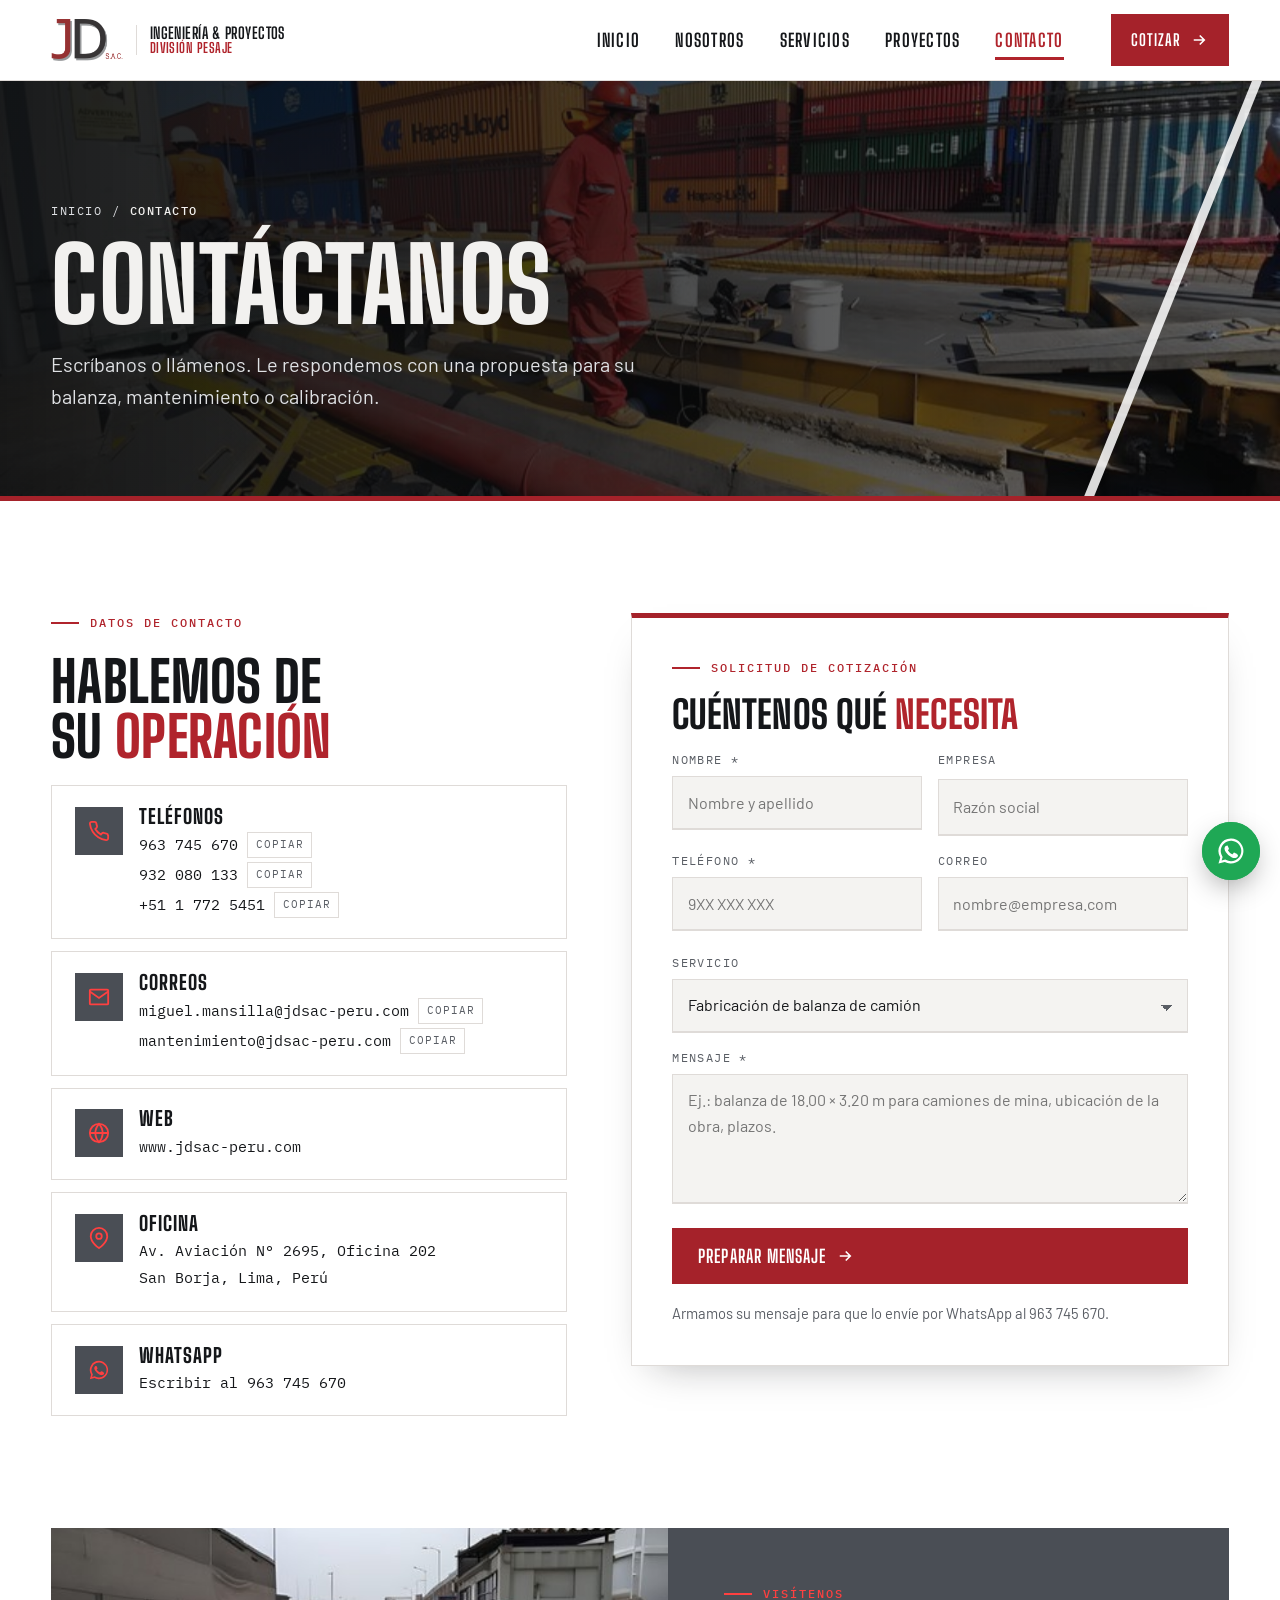
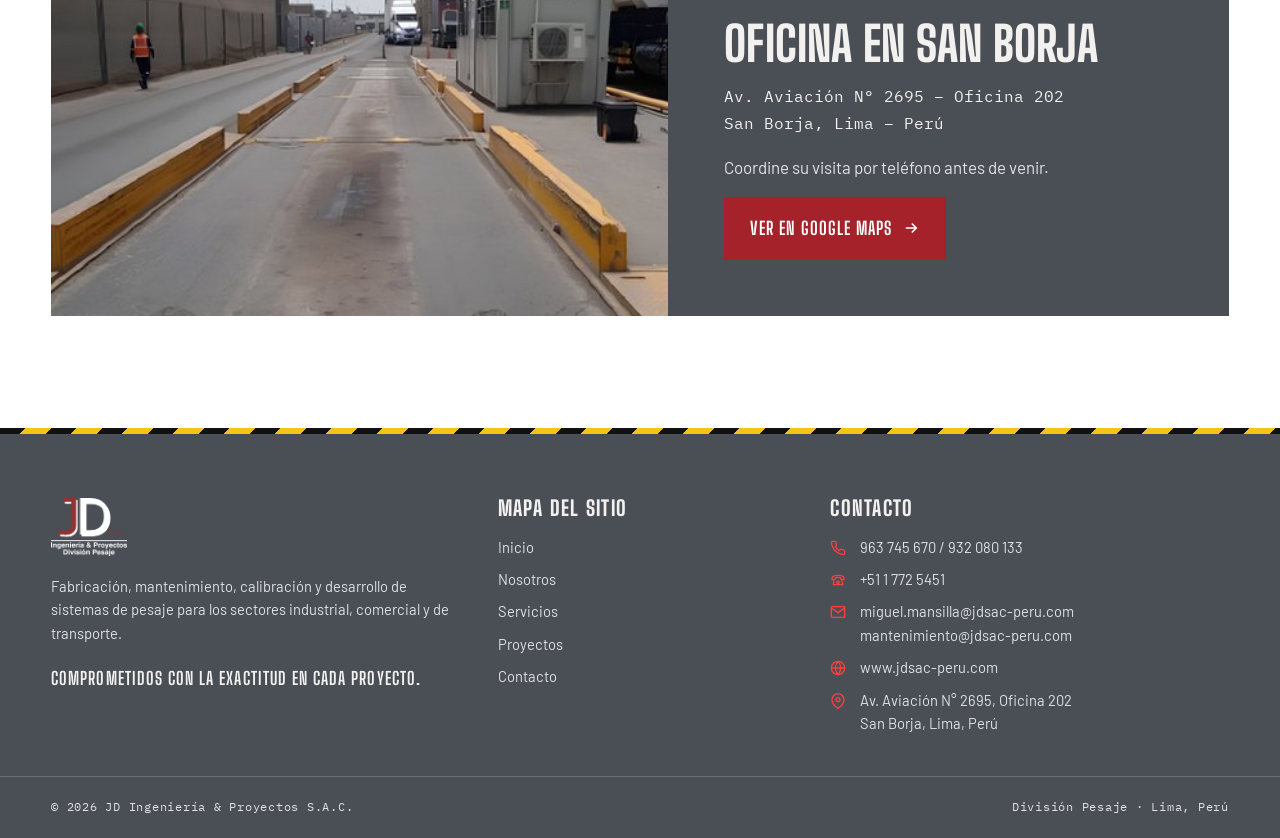
==== contacto.html @ 790346f3 "Publicar web JD Ingeniería" ====
<!doctype html>
<html lang="es">
<head>
<meta charset="utf-8">
<meta name="viewport" content="width=device-width, initial-scale=1, viewport-fit=cover">
<title>Contacto · JD Ingeniería &amp; Proyectos</title>
<meta name="claude:viewport-fit-sides" content="cover">
<meta name="description" content="Teléfonos, correos y oficina de JD Ingeniería & Proyectos S.A.C. en San Borja, Lima.">
<link rel="preconnect" href="https://fonts.googleapis.com"><link rel="preconnect" href="https://fonts.gstatic.com" crossorigin><link rel="stylesheet" href="https://fonts.googleapis.com/css2?family=Barlow:ital,wght@0,400;0,500;0,600;1,400&family=Big+Shoulders+Display:wght@600;700;800;900&family=IBM+Plex+Mono:wght@400;500;600&display=swap">
<link rel="stylesheet" href="assets/site.css">
</head>
<body>
<div class="progress" aria-hidden="true"></div>
<header class="header"><div class="wrap">
  <a class="brand" href="index.html" aria-label="JD Ingeniería &amp; Proyectos S.A.C. — Inicio">
    <img class="logo-l" src="img/mark.png" alt="JD S.A.C." width="282" height="165">
    <img class="logo-d" src="img/mark-white.png" alt="JD S.A.C." width="282" height="165">
    <span>Ingeniería &amp; Proyectos<small>División Pesaje</small></span>
  </a>
  <nav class="nav" aria-label="Principal"><a href="index.html">Inicio</a><a href="nosotros.html">Nosotros</a><a href="servicios.html">Servicios</a><a href="proyectos.html">Proyectos</a><a href="contacto.html" aria-current="page">Contacto</a></nav>
  <a class="btn" href="contacto.html">Cotizar <svg viewBox="0 0 24 24" fill="none" stroke="currentColor" stroke-width="2.2" aria-hidden="true"><path d="M5 12h14M13 6l6 6-6 6"/></svg></a>
  <button class="burger" type="button" aria-label="Abrir menú" aria-expanded="false" aria-controls="mnav"><span></span></button>
</div></header>
<nav class="mnav" id="mnav" aria-label="Menú móvil" aria-hidden="true"><a href="index.html">Inicio</a><a href="nosotros.html">Nosotros</a><a href="servicios.html">Servicios</a><a href="proyectos.html">Proyectos</a><a href="contacto.html" aria-current="page">Contacto</a>
  <div class="mnav-foot"><span>963 745 670 · 932 080 133</span><span>miguel.mansilla@jdsac-peru.com</span><span>Av. Aviación 2695, Of. 202 · San Borja</span></div>
</nav>
<main>
<section class="ph"><div class="ph-bg" data-parallax style="background-image:url(img/hero-2.jpg)"></div><div class="wrap">
  <div class="crumbs"><a href="index.html">Inicio</a><span>/</span><b>Contacto</b></div>
  <h1><span>Contáctanos</span> </h1>
  <p>Escríbanos o llámenos. Le respondemos con una propuesta para su balanza, mantenimiento o calibración.</p>
</div></section>
<section class="sec"><div class="wrap contact">
  <div class="stack">
    <span class="eyebrow reveal">Datos de contacto</span>
    <h2 class="h2 reveal">Hablemos de su <span class="r">operación</span></h2>
    <div class="cinfo">
      <div class="ccard reveal from-l"><div class="ic"><svg viewBox="0 0 24 24" fill="none" stroke="currentColor" stroke-width="2" aria-hidden="true"><path d="M22 16.9v3a2 2 0 0 1-2.2 2 19.8 19.8 0 0 1-8.6-3.1 19.5 19.5 0 0 1-6-6A19.8 19.8 0 0 1 2.1 4.2 2 2 0 0 1 4.1 2h3a2 2 0 0 1 2 1.7c.1.9.4 1.8.7 2.7a2 2 0 0 1-.5 2.1L8 9.8a16 16 0 0 0 6 6l1.3-1.3a2 2 0 0 1 2.1-.4c.9.3 1.8.6 2.7.7a2 2 0 0 1 1.7 2z"/></svg></div><div><h3>Teléfonos</h3>
        <div class="row"><a href="tel:+51963745670">963 745 670</a><button type="button" class="copy" data-copy="963745670">Copiar</button></div>
        <div class="row"><a href="tel:+51932080133">932 080 133</a><button type="button" class="copy" data-copy="932080133">Copiar</button></div>
        <div class="row"><a href="tel:+5117725451">+51 1 772 5451</a><button type="button" class="copy" data-copy="+51 1 772 5451">Copiar</button></div></div></div>
      <div class="ccard reveal from-l" style="--d:.06s"><div class="ic"><svg viewBox="0 0 24 24" fill="none" stroke="currentColor" stroke-width="2" aria-hidden="true"><rect x="2" y="4" width="20" height="16" rx="1"/><path d="m22 6-10 7L2 6"/></svg></div><div><h3>Correos</h3>
        <div class="row"><a href="mailto:miguel.mansilla@jdsac-peru.com">miguel.mansilla@jdsac-peru.com</a><button type="button" class="copy" data-copy="miguel.mansilla@jdsac-peru.com">Copiar</button></div>
        <div class="row"><a href="mailto:mantenimiento@jdsac-peru.com">mantenimiento@jdsac-peru.com</a><button type="button" class="copy" data-copy="mantenimiento@jdsac-peru.com">Copiar</button></div></div></div>
      <div class="ccard reveal from-l" style="--d:.12s"><div class="ic"><svg viewBox="0 0 24 24" fill="none" stroke="currentColor" stroke-width="2" aria-hidden="true"><circle cx="12" cy="12" r="10"/><path d="M2 12h20M12 2a15.3 15.3 0 0 1 4 10 15.3 15.3 0 0 1-4 10 15.3 15.3 0 0 1-4-10 15.3 15.3 0 0 1 4-10z"/></svg></div><div><h3>Web</h3><div class="row"><a href="https://www.jdsac-peru.com" target="_blank" rel="noopener">www.jdsac-peru.com</a></div></div></div>
      <div class="ccard reveal from-l" style="--d:.18s"><div class="ic"><svg viewBox="0 0 24 24" fill="none" stroke="currentColor" stroke-width="2" aria-hidden="true"><path d="M21 10c0 7-9 13-9 13S3 17 3 10a9 9 0 0 1 18 0z"/><circle cx="12" cy="10" r="3"/></svg></div><div><h3>Oficina</h3><div class="row">Av. Aviación N° 2695, Oficina 202</div><div class="row">San Borja, Lima, Perú</div></div></div>
      <div class="ccard reveal from-l" style="--d:.24s"><div class="ic"><svg viewBox="0 0 24 24" fill="currentColor" aria-hidden="true"><path d="M12 2a10 10 0 0 0-8.6 15.1L2 22l5-1.3A10 10 0 1 0 12 2zm0 18.2a8.2 8.2 0 0 1-4.2-1.2l-.3-.2-3 .8.8-2.9-.2-.3A8.2 8.2 0 1 1 12 20.2zm4.5-6.1c-.2-.1-1.5-.7-1.7-.8s-.4-.1-.6.1-.7.8-.8 1-.3.2-.5.1a6.7 6.7 0 0 1-3.3-2.9c-.3-.4.3-.4.7-1.3.1-.2 0-.3 0-.4l-.8-1.8c-.2-.5-.4-.4-.6-.4h-.5a1 1 0 0 0-.7.3 3 3 0 0 0-.9 2.2 5.2 5.2 0 0 0 1.1 2.7 11.8 11.8 0 0 0 4.5 4c1.7.7 2.3.8 3.2.6a2.7 2.7 0 0 0 1.8-1.2 2.2 2.2 0 0 0 .1-1.3c0-.1-.2-.2-.5-.3z"/></svg></div><div><h3>WhatsApp</h3><div class="row"><a href="https://wa.me/51963745670" target="_blank" rel="noopener">Escribir al 963 745 670</a></div></div></div>
    </div>
  </div>
  <form class="form reveal from-r" id="cform" novalidate>
    <span class="eyebrow">Solicitud de cotización</span>
    <h2>Cuéntenos qué <span class="r">necesita</span></h2>
    <div class="fgrid">
      <div class="field"><label for="nombre">Nombre *</label><input id="nombre" name="nombre" autocomplete="name" placeholder="Nombre y apellido"><span class="msg" aria-live="polite"></span></div>
      <div class="field"><label for="empresa">Empresa</label><input id="empresa" name="empresa" autocomplete="organization" placeholder="Razón social"></div>
      <div class="field"><label for="telefono">Teléfono *</label><input id="telefono" name="telefono" type="tel" autocomplete="tel" placeholder="9XX XXX XXX"><span class="msg" aria-live="polite"></span></div>
      <div class="field"><label for="correo">Correo</label><input id="correo" name="correo" type="email" autocomplete="email" placeholder="nombre@empresa.com"><span class="msg" aria-live="polite"></span></div>
      <div class="field full"><label for="servicio">Servicio</label><select id="servicio" name="servicio"><option>Fabricación de balanza de camión</option><option>Fabricación de balanza de perfil bajo</option><option>Mantenimiento de balanza de camión</option><option>Calibración de balanzas</option><option>Pesas patrón</option><option>Desarrollo de sistema de pesaje</option><option>Otro</option></select></div>
      <div class="field full"><label for="mensaje">Mensaje *</label><textarea id="mensaje" name="mensaje" placeholder="Ej.: balanza de 18.00 × 3.20 m para camiones de mina, ubicación de la obra, plazos."></textarea><span class="msg" aria-live="polite"></span></div>
    </div>
    <button class="btn" type="submit">Preparar mensaje <svg viewBox="0 0 24 24" fill="none" stroke="currentColor" stroke-width="2.2" aria-hidden="true"><path d="M5 12h14M13 6l6 6-6 6"/></svg></button>
    <p class="form-note">Armamos su mensaje para que lo envíe por WhatsApp al 963 745 670.</p>
    <div class="result" id="cresult" hidden>
      <h3>Su mensaje está listo</h3>
      <p class="form-note">Ábralo en WhatsApp y presione enviar. Si prefiere correo, cópielo y envíelo a miguel.mansilla@jdsac-peru.com.</p>
      <pre id="msg-preview" style="white-space:pre-wrap;font-family:var(--mono);font-size:.8rem;margin:0;color:var(--muted)"></pre>
      <div class="acts"><a class="btn wa-btn" id="wa-link" href="https://wa.me/51963745670" target="_blank" rel="noopener">Abrir WhatsApp <svg viewBox="0 0 24 24" fill="none" stroke="currentColor" stroke-width="2.2" aria-hidden="true"><path d="M5 12h14M13 6l6 6-6 6"/></svg></a><button type="button" class="btn ghost" id="copy-msg" data-copy="">Copiar mensaje</button></div>
    </div>
  </form>
</div></section>
<section class="sec alt" style="padding-top:0;background:transparent"><div class="wrap">
  <div class="visit reveal zoom">
    <div class="visit-img"><img src="img/p-via.jpg" alt="Balanza de camión instalada por JD" loading="lazy"></div>
    <div class="visit-txt">
      <span class="eyebrow" style="color:var(--led)">Visítenos</span>
      <h2>Oficina en San Borja</h2>
      <address>Av. Aviación N° 2695 – Oficina 202<br>San Borja, Lima – Perú</address>
      <p>Coordine su visita por teléfono antes de venir.</p>
      <div><a class="btn" href="https://www.google.com/maps/search/?api=1&amp;query=Av.+Aviaci%C3%B3n+2695+San+Borja+Lima+Peru" target="_blank" rel="noopener">Ver en Google Maps <svg viewBox="0 0 24 24" fill="none" stroke="currentColor" stroke-width="2.2" aria-hidden="true"><path d="M5 12h14M13 6l6 6-6 6"/></svg></a></div>
    </div>
  </div>
</div></section>
</main>
<footer class="footer">
<div class="stripes" aria-hidden="true"></div>
<div class="wrap">
  <div>
    <img src="img/logo-white.png" alt="JD Ingeniería &amp; Proyectos S.A.C. — División Pesaje" width="320" height="246">
    <p>Fabricación, mantenimiento, calibración y desarrollo de sistemas de pesaje para los sectores industrial, comercial y de transporte.</p>
    <p class="slogan">Comprometidos con la exactitud en cada proyecto.</p>
  </div>
  <div>
    <h4>Mapa del sitio</h4>
    <ul><li><a href="index.html">Inicio</a></li><li><a href="nosotros.html">Nosotros</a></li><li><a href="servicios.html">Servicios</a></li><li><a href="proyectos.html">Proyectos</a></li><li><a href="contacto.html">Contacto</a></li></ul>
  </div>
  <div>
    <h4>Contacto</h4>
    <ul class="ci">
      <li><svg viewBox="0 0 24 24" fill="none" stroke="currentColor" stroke-width="2" aria-hidden="true"><path d="M22 16.9v3a2 2 0 0 1-2.2 2 19.8 19.8 0 0 1-8.6-3.1 19.5 19.5 0 0 1-6-6A19.8 19.8 0 0 1 2.1 4.2 2 2 0 0 1 4.1 2h3a2 2 0 0 1 2 1.7c.1.9.4 1.8.7 2.7a2 2 0 0 1-.5 2.1L8 9.8a16 16 0 0 0 6 6l1.3-1.3a2 2 0 0 1 2.1-.4c.9.3 1.8.6 2.7.7a2 2 0 0 1 1.7 2z"/></svg><span><a href="tel:+51963745670">963 745 670</a> / <a href="tel:+51932080133">932 080 133</a></span></li>
      <li><svg viewBox="0 0 24 24" fill="none" stroke="currentColor" stroke-width="2" aria-hidden="true"><path d="M3 9.5C3 6.5 7 5 12 5s9 1.5 9 4.5v1a1 1 0 0 1-1 1h-3a1 1 0 0 1-1-1V9c-1-.6-2.5-.9-4-.9S9 8.4 8 9v1.5a1 1 0 0 1-1 1H4a1 1 0 0 1-1-1z"/><path d="M6 12.5 5 19h14l-1-6.5"/><circle cx="12" cy="15.5" r="1.8"/></svg><span><a href="tel:+5117725451">+51 1 772 5451</a></span></li>
      <li><svg viewBox="0 0 24 24" fill="none" stroke="currentColor" stroke-width="2" aria-hidden="true"><rect x="2" y="4" width="20" height="16" rx="1"/><path d="m22 6-10 7L2 6"/></svg><span><a href="mailto:miguel.mansilla@jdsac-peru.com">miguel.mansilla@jdsac-peru.com</a><br><a href="mailto:mantenimiento@jdsac-peru.com">mantenimiento@jdsac-peru.com</a></span></li>
      <li><svg viewBox="0 0 24 24" fill="none" stroke="currentColor" stroke-width="2" aria-hidden="true"><circle cx="12" cy="12" r="10"/><path d="M2 12h20M12 2a15.3 15.3 0 0 1 4 10 15.3 15.3 0 0 1-4 10 15.3 15.3 0 0 1-4-10 15.3 15.3 0 0 1 4-10z"/></svg><a href="https://www.jdsac-peru.com" target="_blank" rel="noopener">www.jdsac-peru.com</a></li>
      <li><svg viewBox="0 0 24 24" fill="none" stroke="currentColor" stroke-width="2" aria-hidden="true"><path d="M21 10c0 7-9 13-9 13S3 17 3 10a9 9 0 0 1 18 0z"/><circle cx="12" cy="10" r="3"/></svg><span>Av. Aviación N° 2695, Oficina 202<br>San Borja, Lima, Perú</span></li>
    </ul>
  </div>
</div>
<div class="foot-bottom"><div class="wrap"><span>© 2026 JD Ingeniería &amp; Proyectos S.A.C.</span><span>División Pesaje · Lima, Perú</span></div></div>
</footer>
<a class="wa" href="https://wa.me/51963745670?text=Hola%20JD%20Ingenier%C3%ADa%20%26%20Proyectos%2C%20quisiera%20informaci%C3%B3n." target="_blank" rel="noopener" aria-label="Escribir por WhatsApp al 963 745 670"><svg viewBox="0 0 24 24" fill="currentColor" aria-hidden="true"><path d="M12 2a10 10 0 0 0-8.6 15.1L2 22l5-1.3A10 10 0 1 0 12 2zm0 18.2a8.2 8.2 0 0 1-4.2-1.2l-.3-.2-3 .8.8-2.9-.2-.3A8.2 8.2 0 1 1 12 20.2zm4.5-6.1c-.2-.1-1.5-.7-1.7-.8s-.4-.1-.6.1-.7.8-.8 1-.3.2-.5.1a6.7 6.7 0 0 1-3.3-2.9c-.3-.4.3-.4.7-1.3.1-.2 0-.3 0-.4l-.8-1.8c-.2-.5-.4-.4-.6-.4h-.5a1 1 0 0 0-.7.3 3 3 0 0 0-.9 2.2 5.2 5.2 0 0 0 1.1 2.7 11.8 11.8 0 0 0 4.5 4c1.7.7 2.3.8 3.2.6a2.7 2.7 0 0 0 1.8-1.2 2.2 2.2 0 0 0 .1-1.3c0-.1-.2-.2-.5-.3z"/></svg></a>
<script src="assets/site.js"></script>
</body>
</html>
---- assets/site.css ----
/* Layout: the brochure's diagonal cover cut and red rule under every header,
   with hazard-stripe accents taken from the painted edges of a truck scale. */
:root{
  --bg:#f4f3f1;
  --surface:#ffffff;
  --ink:#15171a;
  --muted:#5a5e65;
  --line:#dfdbd8;
  --red:#b0242c;
  --red-solid:#a5222a;
  --yellow:#f3c316;
  --char:#4a4e55;
  --char-2:#3d4046;
  --on-dark:#f2f1ef;
  --on-dark-muted:#dfe1e4;
  --led:#ff4040;
  --shadow:0 18px 40px -22px rgba(17,18,20,.35);

  --display:"Big Shoulders Display","Arial Narrow","Roboto Condensed",sans-serif;
  --body:"Barlow","Segoe UI",Roboto,Helvetica,Arial,sans-serif;
  --mono:"IBM Plex Mono",ui-monospace,"SFMono-Regular",Menlo,monospace;

  --fs-xs:.78rem; --fs-s:.92rem; --fs-m:1.06rem; --fs-l:1.25rem;
  --fs-h3:1.7rem; --fs-h2:clamp(2.3rem,4.4vw,3.7rem); --fs-h1:clamp(2.4rem,5.6vw,6rem);
  --header-h:80px;
  color-scheme:light;
}

/* ---------- base ---------- */
*,*::before,*::after{box-sizing:border-box}
:root{padding-top:env(safe-area-inset-top,0px);padding-bottom:env(safe-area-inset-bottom,0px)}
html{scroll-behavior:smooth;-webkit-text-size-adjust:100%;overflow-x:clip}
body{margin:0;background:var(--surface);color:var(--ink);font-family:var(--body);font-size:var(--fs-m);line-height:1.6;overflow-x:hidden}
img{max-width:100%;display:block}
a{color:inherit}
h1,h2,h3,h4{font-family:var(--display);font-weight:800;line-height:.98;margin:0;text-transform:uppercase;letter-spacing:.005em;text-wrap:balance}
p{margin:0}
:focus-visible{outline:3px solid var(--yellow);outline-offset:3px}
[hidden]{display:none!important}
.wrap{width:100%;max-width:1520px;margin:0 auto;padding-left:max(clamp(16px,4vw,64px),env(safe-area-inset-left,0px));padding-right:max(clamp(16px,4vw,64px),env(safe-area-inset-right,0px))}
.sr{position:absolute;width:1px;height:1px;overflow:hidden;clip:rect(0 0 0 0);white-space:nowrap}
.r{color:var(--red)}

.eyebrow{font-family:var(--mono);font-size:var(--fs-xs);font-weight:500;letter-spacing:.16em;text-transform:uppercase;color:var(--red);display:inline-flex;align-items:center;gap:.7rem}
.eyebrow::before{content:"";width:28px;height:2px;background:currentColor}
.h2{font-size:var(--fs-h2)}
.lead{font-size:var(--fs-l);color:var(--muted);max-width:62ch;line-height:1.55}
.muted{color:var(--muted)}
.sec{padding-block:clamp(64px,9vw,112px)}
.sec{background:var(--surface)}
.sec.alt{background:var(--bg)}
.sec-head{display:grid;gap:1rem;margin-bottom:clamp(36px,5vw,56px);max-width:760px}
.sec-head.split{max-width:none;grid-template-columns:1fr auto;align-items:end;gap:2rem}
@media (max-width:760px){.sec-head.split{grid-template-columns:1fr}}

/* buttons */
.btn{--b:var(--red-solid);display:inline-flex;align-items:center;gap:.6rem;padding:.95rem 1.5rem;font-family:var(--display);font-weight:700;font-size:1.12rem;letter-spacing:.06em;text-transform:uppercase;text-decoration:none;color:#fff;background:var(--b);border:2px solid var(--b);position:relative;overflow:hidden;isolation:isolate;cursor:pointer;transition:color .3s}
.btn::after{content:"";position:absolute;inset:0;background:var(--char);transform:translateX(-101%) skewX(-18deg);transform-origin:left;transition:transform .45s cubic-bezier(.7,0,.2,1);z-index:-1;width:130%;left:-15%}
.btn:hover::after{transform:translateX(0) skewX(-18deg)}
.btn svg{width:18px;height:18px;transition:transform .3s}
.btn:hover svg{transform:translateX(4px)}
.btn.ghost{--b:transparent;border-color:currentColor;color:inherit}
.btn.ghost::after{background:var(--red-solid)}
.btn.ghost:hover{color:#fff;border-color:var(--red-solid)}
.btn.light{color:var(--on-dark)}
.link-arrow{display:inline-flex;align-items:center;gap:.5rem;font-family:var(--display);font-weight:700;font-size:1.05rem;letter-spacing:.06em;text-transform:uppercase;text-decoration:none;color:var(--red)}
.link-arrow svg{width:16px;height:16px;transition:transform .3s}
.link-arrow:hover svg{transform:translateX(5px)}

/* ---------- progress + top bar + header ---------- */
.progress{position:fixed;top:0;left:0;right:0;height:3px;background:var(--red);transform-origin:left;transform:scaleX(0);z-index:200;pointer-events:none}
.topbar{background:var(--char);color:var(--on-dark-muted);font-size:var(--fs-xs);font-family:var(--mono);letter-spacing:.04em}
.topbar .wrap{display:flex;gap:1.6rem;align-items:center;min-height:38px;flex-wrap:wrap}
.topbar a{text-decoration:none;display:inline-flex;align-items:center;gap:.45rem;transition:color .2s}
.topbar a:hover{color:var(--on-dark)}
.topbar svg{width:14px;height:14px;color:var(--red)}
.topbar .sp{margin-left:auto}
@media (max-width:860px){.topbar .hide-m{display:none}}
@media (max-width:520px){.topbar{display:none}}

.header{position:sticky;top:env(safe-area-inset-top,0px);z-index:100;background:#ffffff;border-bottom:1px solid var(--line);transition:box-shadow .3s}
.header.scrolled{box-shadow:var(--shadow)}
.header .wrap{display:flex;align-items:center;gap:2rem;height:var(--header-h);transition:height .3s}
.header.scrolled .wrap{height:64px}
.brand{display:flex;align-items:center;gap:.8rem;text-decoration:none;flex-shrink:0}
.brand img{height:42px;width:auto;transition:height .3s}
.header.scrolled .brand img{height:36px}
.brand span{font-family:var(--display);font-weight:700;text-transform:uppercase;line-height:1.02;font-size:.98rem;letter-spacing:.03em;border-left:1px solid var(--line);padding-left:.8rem}
.brand span small{display:block;color:var(--red);font-size:.86rem}
.logo-d{display:none}

.nav{display:flex;gap:.3rem;margin-left:auto}
.nav a{position:relative;padding:.6rem .95rem;text-decoration:none;font-family:var(--display);font-weight:700;font-size:1.12rem;letter-spacing:.07em;text-transform:uppercase;color:var(--ink)}
.nav a::after{content:"";position:absolute;left:.95rem;right:.95rem;bottom:.25rem;height:3px;background:var(--red);transform:scaleX(0);transform-origin:right;transition:transform .35s cubic-bezier(.7,0,.2,1)}
.nav a:hover::after,.nav a[aria-current="page"]::after{transform:scaleX(1);transform-origin:left}
.nav a[aria-current="page"]{color:var(--red)}
.header .btn{padding:.7rem 1.15rem;font-size:1rem}
.burger{display:none;margin-left:auto;width:46px;height:46px;border:1px solid var(--line);background:transparent;color:var(--ink);cursor:pointer;place-items:center}
.burger span{display:block;width:20px;height:2px;background:currentColor;position:relative;transition:background .2s}
.burger span::before,.burger span::after{content:"";position:absolute;left:0;width:20px;height:2px;background:currentColor;transition:transform .3s}
.burger span::before{top:-6px}.burger span::after{top:6px}
.menu-open .burger span{background:transparent}
.menu-open .burger span::before{transform:translateY(6px) rotate(45deg)}
.menu-open .burger span::after{transform:translateY(-6px) rotate(-45deg)}
@media (max-width:1180px){.nav,.header .btn{display:none}.burger{display:grid}}
@media (max-width:420px){.brand span{display:none}}

.mnav{position:fixed;inset:0;z-index:90;background:var(--char);color:var(--on-dark);padding-top:calc(var(--header-h) + 40px + env(safe-area-inset-top,0px));padding-left:max(22px,env(safe-area-inset-left,0px));padding-right:max(22px,env(safe-area-inset-right,0px));padding-bottom:max(30px,env(safe-area-inset-bottom,0px));display:flex;flex-direction:column;gap:.2rem;clip-path:polygon(0 0,100% 0,100% 0,0 0);transition:clip-path .55s cubic-bezier(.7,0,.2,1);overflow-y:auto}
.menu-open .mnav{clip-path:polygon(0 0,100% 0,100% 100%,0 100%)}
.mnav a{font-family:var(--display);font-weight:800;font-size:clamp(2.4rem,11vw,3.6rem);text-transform:uppercase;text-decoration:none;line-height:1.1;opacity:0;transform:translateY(20px);transition:opacity .4s,transform .4s,color .2s}
.menu-open .mnav a{opacity:1;transform:none}
.menu-open .mnav a:nth-child(2){transition-delay:.05s}.menu-open .mnav a:nth-child(3){transition-delay:.1s}.menu-open .mnav a:nth-child(4){transition-delay:.15s}.menu-open .mnav a:nth-child(5){transition-delay:.2s}
.mnav a[aria-current="page"],.mnav a:hover{color:var(--led)}
.mnav .mnav-foot{margin-top:auto;font-family:var(--mono);font-size:var(--fs-s);color:var(--on-dark-muted);display:grid;gap:.3rem;padding-top:2rem}
.menu-open{overflow:hidden}
.menu-open .header{background:var(--char);border-color:transparent}
.menu-open .header .brand span{color:var(--on-dark);border-color:rgba(255,255,255,.3)}
.menu-open .header .logo-l{display:none}
.menu-open .header .logo-d{display:block}
.menu-open .burger{color:var(--on-dark);border-color:rgba(255,255,255,.3)}

/* ---------- hero (home) ---------- */
.hero{position:relative;background:var(--char);color:var(--on-dark);overflow:hidden;clip-path:polygon(0 0,100% 0,100% calc(100% - 56px),0 100%);isolation:isolate}
.hero-bg{position:absolute;inset:0;z-index:-2}
.slide{position:absolute;inset:0;background-size:cover;background-position:center;opacity:0;transition:opacity 1.6s ease;transform:scale(1.06)}
.slide.on{opacity:1;animation:kb 9s linear forwards}
@keyframes kb{from{transform:scale(1.06)}to{transform:scale(1.16)}}
.hero::before{content:"";position:absolute;inset:0;z-index:-1;background:linear-gradient(100deg,rgba(10,11,12,.96) 0%,rgba(10,11,12,.86) 38%,rgba(10,11,12,.45) 70%,rgba(10,11,12,.6) 100%)}
.hero-cut{position:absolute;z-index:-1;top:-10%;bottom:-10%;left:62%;width:14px;background:var(--on-dark);opacity:.9;transform:skewX(-22deg);animation:cut 1.2s .2s cubic-bezier(.7,0,.2,1) backwards}
.hero-cut.b{left:calc(62% + 30px);width:4px;background:var(--red-solid);opacity:1;animation-delay:.35s}
@keyframes cut{from{transform:skewX(-22deg) translateY(-110%)}}
.hero-in{display:grid;grid-template-columns:minmax(0,1.25fr) minmax(0,.9fr);gap:clamp(30px,5vw,70px);align-items:center;padding-block:clamp(70px,10vw,130px) clamp(110px,12vw,160px)}
.hero-copy{display:grid;gap:1.6rem;min-width:0}
.hero .eyebrow{color:var(--on-dark-muted)}
.hero .eyebrow::before{background:var(--led)}
.hero h1{font-size:var(--fs-h1);line-height:.9}
.hero h1 .ln{display:block;overflow:hidden}
.hero h1 .ln>span{display:inline-block;animation:up .9s cubic-bezier(.2,.8,.2,1) backwards}
.hero h1 .ln:nth-child(2)>span{animation-delay:.12s}.hero h1 .ln:nth-child(3)>span{animation-delay:.24s}
.hero h1 .r{color:var(--led)}
@keyframes up{from{transform:translateY(105%)}}
.hero p{color:var(--on-dark-muted);font-size:var(--fs-l);max-width:52ch;animation:fade 1s .45s backwards}
.hero .actions{display:flex;gap:1rem;flex-wrap:wrap;animation:fade 1s .6s backwards}
@keyframes fade{from{opacity:0;transform:translateY(16px)}}
.dots{display:flex;gap:.5rem;margin-top:.4rem;animation:fade 1s .75s backwards}
.dots button{width:34px;height:4px;border:0;padding:0;background:rgba(255,255,255,.25);cursor:pointer;position:relative;overflow:hidden}
.dots button.on::after{content:"";position:absolute;inset:0;background:var(--led);transform-origin:left;animation:fill 7s linear forwards}
@keyframes fill{from{transform:scaleX(0)}}
@media (max-width:900px){.hero-in{grid-template-columns:minmax(0,1fr)}.hero-cut{left:90%}.hero-cut.b{left:calc(90% + 22px)}}
@media (max-width:620px){.ph::after{right:-4%}}

/* weight indicator */
.ind{background:linear-gradient(180deg,#5a5e65,#43464c);border:1px solid #6a6e75;box-shadow:0 30px 60px -20px rgba(0,0,0,.7),inset 0 1px 0 rgba(255,255,255,.06);padding:1.1rem;font-family:var(--mono);color:#c7cad0;animation:fade 1s .5s backwards;min-width:0}
.ind-top{display:flex;justify-content:space-between;gap:1rem;font-size:.7rem;letter-spacing:.12em;text-transform:uppercase;color:#d3d6da;padding-bottom:.8rem;flex-wrap:wrap}
.ind-top b{color:#e8e9eb;font-weight:500}
.ind-screen{background:#2b2d31;border:1px solid #3a3d42;padding:1.1rem 1rem .9rem;display:grid;gap:.6rem;position:relative;overflow:hidden}
.ind-screen::after{content:"";position:absolute;inset:0;background:repeating-linear-gradient(0deg,rgba(255,255,255,.025) 0 1px,transparent 1px 3px);pointer-events:none}
.ind-digits{display:flex;align-items:baseline;justify-content:flex-end;gap:.6rem;color:var(--led);text-shadow:0 0 14px rgba(255,64,64,.55),0 0 2px rgba(255,64,64,.9);font-variant-numeric:tabular-nums}
.ind-digits .val{font-size:clamp(2.6rem,5.4vw,4.1rem);font-weight:600;letter-spacing:.02em;line-height:1}
.ind-digits .u{font-size:1.2rem}
.ind-leds{display:flex;gap:1rem;font-size:.66rem;letter-spacing:.14em;color:#9a9ea5;flex-wrap:wrap}
.ind-leds span{display:inline-flex;align-items:center;gap:.4rem}
.ind-leds i{width:7px;height:7px;border-radius:50%;background:#35383c;transition:background .25s,box-shadow .25s}
.ind-leds .lit i{background:#3ee07a;box-shadow:0 0 8px #3ee07a}
.ind-leds .lit{color:#cfd2d6}
.ind-cells{display:grid;grid-template-columns:repeat(8,1fr);gap:4px;margin-top:.9rem}
.ind-cells i{height:20px;background:#3a3d42;border:1px solid #6a6e75;position:relative;overflow:hidden}
.ind-cells i::after{content:"";position:absolute;left:0;right:0;bottom:0;height:var(--h,40%);background:linear-gradient(0deg,var(--red-solid),#ff6a6a);transition:height .6s cubic-bezier(.2,.8,.2,1)}
.ind-foot{display:flex;justify-content:space-between;gap:.6rem;font-size:.68rem;letter-spacing:.1em;color:#d3d6da;margin-top:.8rem;text-transform:uppercase;flex-wrap:wrap}
.ind-foot b{color:#e8e9eb;font-weight:500}

/* sector band */
.band{background:var(--char);color:var(--on-dark);margin-top:-56px;padding-top:56px;position:relative}
.stripes{height:12px;background:repeating-linear-gradient(-45deg,var(--yellow) 0 18px,#111 18px 36px);background-size:51px 51px;animation:stripe 2.2s linear infinite}
@keyframes stripe{to{background-position:51px 0}}
.band-row{display:flex;overflow:hidden;padding-block:1.3rem;mask-image:linear-gradient(90deg,transparent,#000 8%,#000 92%,transparent)}
.band-track{display:flex;gap:3rem;flex-shrink:0;padding-right:3rem;animation:mq 30s linear infinite;font-family:var(--display);font-weight:800;font-size:1.7rem;text-transform:uppercase;letter-spacing:.05em;white-space:nowrap}
.band-track span{display:inline-flex;align-items:center;gap:3rem}
.band-track span::after{content:"";width:9px;height:9px;background:var(--led);transform:rotate(45deg)}
@keyframes mq{to{transform:translateX(-100%)}}

/* ---------- intro / about split ---------- */
.split{display:grid;grid-template-columns:minmax(0,1fr) minmax(0,1fr);gap:clamp(36px,6vw,90px);align-items:center}
.split>*{min-width:0}
@media (max-width:900px){.split{grid-template-columns:minmax(0,1fr)}}
.stack{display:grid;gap:1.3rem}
.collage{position:relative;padding:0 0 60px 40px}
.collage img{width:100%;aspect-ratio:4/3;object-fit:cover;max-width:100%}
.collage .c2{position:absolute;left:0;bottom:0;width:48%;aspect-ratio:1;border:6px solid var(--surface);box-shadow:var(--shadow)}
.collage::before{content:"";position:absolute;top:-18px;right:0;width:40%;height:50%;background:repeating-linear-gradient(-45deg,var(--yellow) 0 12px,transparent 12px 24px);z-index:-1;opacity:.85}
.sec.alt .collage .c2{border-color:var(--bg)}
.badge{position:absolute;right:16px;bottom:80px;background:var(--red-solid);color:#fff;padding:1rem 1.2rem;font-family:var(--display);text-transform:uppercase;line-height:1;box-shadow:var(--shadow)}
.badge b{display:block;font-size:2.4rem;font-weight:800}
.badge small{font-size:.85rem;letter-spacing:.08em;font-weight:600}
.ticks{display:grid;gap:.7rem;padding:0;margin:0;list-style:none}
.ticks li{display:grid;grid-template-columns:22px 1fr;gap:.7rem;align-items:start}
.ticks svg{width:22px;height:22px;color:var(--red);margin-top:2px}

/* ---------- service cards (home) ---------- */
.cards{display:grid;grid-template-columns:repeat(3,1fr);gap:1.4rem}
@media (max-width:980px){.cards{grid-template-columns:repeat(2,1fr)}}
@media (max-width:620px){.cards{grid-template-columns:1fr}}
.card{background:var(--surface);border:1px solid var(--line);text-decoration:none;display:flex;flex-direction:column;position:relative;transition:transform .4s cubic-bezier(.2,.8,.2,1),box-shadow .4s}
.card::after{content:"";position:absolute;left:0;right:0;bottom:-1px;height:4px;background:var(--red);transform:scaleX(0);transform-origin:left;transition:transform .45s cubic-bezier(.7,0,.2,1)}
.card:hover{transform:translateY(-6px);box-shadow:var(--shadow)}
.card:hover::after{transform:scaleX(1)}
.card-img{aspect-ratio:16/10;overflow:hidden;position:relative;max-width:100%}
.card-img img{width:100%;height:100%;object-fit:cover;transition:transform .8s cubic-bezier(.2,.8,.2,1)}
.card:hover .card-img img{transform:scale(1.08)}
.card-tag{position:absolute;left:0;top:14px;background:var(--char);color:var(--on-dark);font-family:var(--mono);font-size:.68rem;letter-spacing:.14em;padding:.35rem .7rem;text-transform:uppercase}
.card-body{padding:1.4rem 1.4rem 1.6rem;display:grid;gap:.7rem;flex:1;align-content:start}
.card h3{font-size:var(--fs-h3)}
.card p{color:var(--muted);font-size:var(--fs-s)}
.card .link-arrow{margin-top:.3rem}

/* ---------- stats ---------- */
.stats{background:var(--char);color:var(--on-dark);position:relative;overflow:hidden}
.stats::before{content:"";position:absolute;inset:0;background:url(../img/hero-3.jpg) center/cover;opacity:.12;filter:grayscale(1)}
.stats .wrap{position:relative;display:grid;grid-template-columns:repeat(4,1fr);padding-block:clamp(56px,7vw,84px)}
.stat{display:grid;gap:.4rem;padding:0 1.6rem;border-left:1px solid rgba(255,255,255,.14);min-width:0}
.stat:first-child{border-left:0;padding-left:0}
.stat b{font-family:var(--display);font-weight:800;font-size:clamp(3rem,6vw,4.8rem);line-height:.9;font-variant-numeric:tabular-nums}
.stat b sup{font-size:.45em;color:var(--led);vertical-align:top;margin-left:.1em}
.stat>span{font-family:var(--mono);font-size:var(--fs-xs);letter-spacing:.12em;text-transform:uppercase;color:var(--on-dark-muted)}
@media (max-width:860px){.stats .wrap{grid-template-columns:repeat(2,1fr);row-gap:2.4rem}.stat:nth-child(3){border-left:0;padding-left:0}}

/* ---------- project mosaic (home) ---------- */
.mosaic{display:grid;grid-template-columns:repeat(4,1fr);grid-auto-rows:clamp(160px,16vw,300px);gap:12px}
.mosaic a{position:relative;overflow:hidden;display:block}
.mosaic a:nth-child(1){grid-column:span 2;grid-row:span 2}
.mosaic a:nth-child(4){grid-column:span 2}
.mosaic img{width:100%;height:100%;object-fit:cover;transition:transform .9s cubic-bezier(.2,.8,.2,1),filter .5s}
.mosaic a:hover img{transform:scale(1.07)}
.cap{position:absolute;inset:auto 0 0 0;padding:2.4rem 1rem .9rem;background:linear-gradient(0deg,rgba(8,9,10,.88),transparent);color:#fff;font-family:var(--display);font-weight:700;text-transform:uppercase;letter-spacing:.04em;font-size:1.15rem;transform:translateY(12px);opacity:.92;transition:transform .4s,opacity .4s}
.mosaic a:hover .cap,.gallery button:hover .cap{transform:none;opacity:1}
@media (max-width:820px){.mosaic{grid-template-columns:repeat(2,1fr);grid-auto-rows:clamp(140px,36vw,240px)}.mosaic a:nth-child(4){grid-column:span 2}}

/* ---------- clients marquee ---------- */
.clients{border-block:1px solid var(--line);background:var(--surface);padding-block:2.6rem}
.clients .lbl{font-family:var(--mono);font-size:var(--fs-xs);letter-spacing:.16em;text-transform:uppercase;color:var(--muted);text-align:center;margin-bottom:1.4rem}
.mq{display:flex;overflow:hidden;mask-image:linear-gradient(90deg,transparent,#000 10%,#000 90%,transparent)}
.mq-track{display:flex;flex-shrink:0;gap:3.4rem;padding-right:3.4rem;animation:mq 45s linear infinite;white-space:nowrap}
.mq:hover .mq-track{animation-play-state:paused}
.mq-track span{font-family:var(--display);font-weight:800;font-size:1.9rem;text-transform:uppercase;letter-spacing:.03em;color:var(--muted);opacity:.75;transition:color .3s,opacity .3s}
.mq-track span:hover{color:var(--red);opacity:1}

/* ---------- CTA ---------- */
.cta{background:var(--red-solid);color:#fff;position:relative;overflow:hidden;isolation:isolate}
.cta::before{content:"";position:absolute;right:-60px;top:0;bottom:0;width:42%;background:repeating-linear-gradient(-45deg,rgba(0,0,0,.18) 0 22px,transparent 22px 44px);clip-path:polygon(22% 0,100% 0,100% 100%,0 100%);z-index:-1;animation:stripe2 6s linear infinite;background-size:62px 62px}
@keyframes stripe2{to{background-position:62px 0}}
.cta .wrap{display:grid;grid-template-columns:1.3fr auto;gap:2rem;align-items:center;padding-block:clamp(52px,7vw,80px)}
.cta h2{font-size:clamp(2.1rem,4.2vw,3.4rem)}
.cta p{opacity:.88;margin-top:.8rem;max-width:56ch}
.cta-side{display:grid;gap:1rem;justify-items:start}
.cta-phone{font-family:var(--mono);font-size:clamp(1.5rem,3vw,2.1rem);font-weight:600;letter-spacing:.02em;text-decoration:none;display:flex;align-items:center;gap:.7rem}
.cta-phone svg{width:28px;height:28px}
.cta .btn{--b:var(--char)}
.cta .btn::after{background:#fff}
.cta .btn:hover{color:var(--char)}
@media (max-width:820px){.cta .wrap{grid-template-columns:1fr}}

/* ---------- footer ---------- */
.footer{background:var(--char);color:var(--on-dark-muted);font-size:var(--fs-s)}
.footer .stripes{height:6px}
.footer .wrap{display:grid;grid-template-columns:1.4fr 1fr 1.4fr;gap:3rem;padding-block:64px 40px}
.footer h4{color:var(--on-dark);font-size:1.3rem;margin-bottom:1.1rem;letter-spacing:.06em}
.footer img{height:58px;width:auto;margin-bottom:1.2rem}
.footer ul{list-style:none;margin:0;padding:0;display:grid;gap:.55rem}
.footer a{text-decoration:none;transition:color .2s}
.footer a:hover{color:var(--on-dark)}
.footer .ci li{display:grid;grid-template-columns:18px 1fr;gap:.7rem;align-items:start}
.footer .ci svg{width:16px;height:16px;color:var(--led);margin-top:4px}
.footer .slogan{font-family:var(--display);font-weight:700;text-transform:uppercase;letter-spacing:.06em;color:var(--on-dark);margin-top:1.2rem;font-size:1.1rem}
.foot-bottom{border-top:1px solid rgba(255,255,255,.18)}
.foot-bottom .wrap{display:flex;justify-content:space-between;gap:1rem;padding-block:1.3rem;font-family:var(--mono);font-size:var(--fs-xs);letter-spacing:.06em;grid-template-columns:none;flex-wrap:wrap}
@media (max-width:860px){.footer .wrap{grid-template-columns:1fr 1fr}.footer .wrap>div:first-child{grid-column:1/-1}}
@media (max-width:520px){.footer .wrap{grid-template-columns:1fr}}

/* ---------- floating WhatsApp ---------- */
.wa{position:fixed;right:max(20px,calc(env(safe-area-inset-right,0px) + 14px));bottom:max(20px,calc(env(safe-area-inset-bottom,0px) + 14px));z-index:80;width:58px;height:58px;border-radius:50%;background:#1fa855;color:#fff;display:grid;place-items:center;box-shadow:0 10px 30px -8px rgba(0,0,0,.45);text-decoration:none;transition:transform .3s}
.wa:hover{transform:scale(1.08)}
.wa svg{width:30px;height:30px}
.wa::before{content:"";position:absolute;inset:0;border-radius:50%;border:2px solid #1fa855;animation:ping 2.4s ease-out infinite}
@keyframes ping{from{transform:scale(1);opacity:.8}to{transform:scale(1.7);opacity:0}}
.menu-open .wa{display:none}

/* ---------- inner page header ---------- */
.ph{position:relative;background:var(--char);color:var(--on-dark);overflow:hidden;isolation:isolate;border-bottom:5px solid var(--red-solid)}
.ph-bg{position:absolute;inset:-18% 0;background-size:cover;background-position:center;z-index:-2;will-change:transform}
.ph::before{content:"";position:absolute;inset:0;z-index:-1;background:linear-gradient(90deg,rgba(10,11,12,.93) 0%,rgba(10,11,12,.72) 55%,rgba(10,11,12,.45))}
.ph::after{content:"";position:absolute;right:8%;top:-20%;bottom:-20%;width:10px;background:rgba(255,255,255,.85);transform:skewX(-22deg);z-index:-1;animation:cut 1.1s .1s cubic-bezier(.7,0,.2,1) backwards}
.ph .wrap{padding-block:clamp(70px,10vw,120px) clamp(54px,7vw,84px);display:grid;gap:1.1rem}
.ph h1{font-size:clamp(2.3rem,8vw,6.8rem);line-height:.9;font-weight:800}
.ph h1 span{display:inline-block;animation:up .9s cubic-bezier(.2,.8,.2,1) backwards}
.ph h1 .r{color:var(--led);animation-delay:.1s}
.ph p{color:var(--on-dark-muted);font-size:var(--fs-l);max-width:58ch;animation:fade .9s .3s backwards}
.crumbs{font-family:var(--mono);font-size:var(--fs-xs);letter-spacing:.12em;text-transform:uppercase;color:var(--on-dark-muted);display:flex;gap:.6rem;align-items:center;animation:fade .8s backwards}
.crumbs a{text-decoration:none}
.crumbs a:hover{color:var(--on-dark)}
.crumbs b{color:var(--on-dark);font-weight:500}

/* ---------- nosotros ---------- */
.mv{display:grid;grid-template-columns:1fr 1fr;gap:1.4rem}
@media (max-width:760px){.mv{grid-template-columns:1fr}}
.mv-card{background:var(--surface);border:1px solid var(--line);padding:clamp(28px,4vw,44px);position:relative;overflow:hidden}
.mv-card::before{content:"";position:absolute;left:0;top:0;bottom:0;width:5px;background:var(--red)}
.mv-card .big{position:absolute;right:-6px;bottom:-30px;font-family:var(--display);font-weight:900;font-size:9rem;line-height:1;color:var(--line);text-transform:uppercase;pointer-events:none;z-index:0}
.mv-card>*:not(.big){position:relative;z-index:1}
.mv-card h3{font-size:2.6rem;margin-bottom:1rem;color:var(--red)}
.mv-card p{font-size:var(--fs-l);line-height:1.55;max-width:44ch}
.values{display:grid;grid-template-columns:repeat(5,1fr);border:1px solid var(--line);background:var(--surface)}
.val{padding:1.8rem 1.4rem;border-left:1px solid var(--line);display:grid;gap:.6rem;align-content:start;transition:background .3s,color .3s;min-width:0}
.val:first-child{border-left:0}
.val:hover{background:var(--char);color:var(--on-dark)}
.val:hover p{color:var(--on-dark-muted)}
.val svg{width:34px;height:34px;color:var(--red)}
.val h3{font-size:1.5rem}
.val p{color:var(--muted);font-size:var(--fs-s)}
@media (max-width:980px){.values{grid-template-columns:repeat(2,1fr)}.val{border-top:1px solid var(--line)}.val:nth-child(odd){border-left:0}.val:nth-child(-n+2){border-top:0}.val:last-child{grid-column:1/-1}}
@media (max-width:520px){.values{grid-template-columns:1fr}.val{border-left:0!important;border-top:1px solid var(--line)!important}.val:first-child{border-top:0!important}}
.steps{display:grid;grid-template-columns:repeat(5,1fr);gap:0;counter-reset:s;position:relative}
.steps::before{content:"";position:absolute;left:0;right:0;top:27px;height:2px;background:var(--line)}
.step{position:relative;padding-right:1.4rem;display:grid;gap:.8rem;align-content:start;min-width:0}
.step-n{width:56px;height:56px;display:grid;place-items:center;background:var(--surface);border:2px solid var(--red);font-family:var(--mono);font-weight:600;color:var(--red);position:relative;transition:background .3s,color .3s}
.sec.alt .step-n{background:var(--bg)}
.step:hover .step-n{background:var(--red);color:#fff}
.step h3{font-size:1.45rem}
.step p{color:var(--muted);font-size:var(--fs-s)}
@media (max-width:900px){.steps{grid-template-columns:1fr;gap:1.6rem}.steps::before{left:27px;right:auto;top:0;bottom:0;width:2px;height:auto}.step{grid-template-columns:56px 1fr;column-gap:1.2rem;padding-right:0}.step-n{grid-row:span 2}}
.sectors{display:grid;grid-template-columns:repeat(3,1fr);gap:12px}
.sector{position:relative;aspect-ratio:4/3;overflow:hidden;display:flex;align-items:flex-end;max-width:100%}
.sector img{position:absolute;inset:0;width:100%;height:100%;object-fit:cover;transition:transform .9s cubic-bezier(.2,.8,.2,1)}
.sector:hover img{transform:scale(1.08)}
.sector::before{content:"";position:absolute;inset:0;background:linear-gradient(0deg,rgba(8,9,10,.9),rgba(8,9,10,.05) 65%);z-index:1}
.sector div{position:relative;z-index:2;padding:1.3rem;color:#fff}
.sector h3{font-size:2rem}
.sector p{font-size:var(--fs-s);color:#d4d6da}
@media (max-width:820px){.sectors{grid-template-columns:1fr 1fr}}
@media (max-width:520px){.sectors{grid-template-columns:1fr}}
.client-grid{display:grid;grid-template-columns:repeat(5,1fr);border-top:1px solid var(--line);border-left:1px solid var(--line)}
.client-grid div{border-right:1px solid var(--line);border-bottom:1px solid var(--line);padding:1.6rem 1rem;text-align:center;font-family:var(--display);font-weight:800;font-size:1.35rem;text-transform:uppercase;letter-spacing:.03em;color:var(--muted);transition:color .3s,background .3s;display:grid;place-items:center;min-height:96px;line-height:1.05}
.client-grid div small{display:block;font-family:var(--mono);font-weight:400;font-size:.64rem;letter-spacing:.1em;margin-top:.35rem}
.client-grid div:hover{color:var(--red);background:var(--surface)}
@media (max-width:860px){.client-grid{grid-template-columns:repeat(3,1fr)}}
@media (max-width:520px){.client-grid{grid-template-columns:repeat(2,1fr)}}

/* ---------- servicios ---------- */
.subnav{position:sticky;top:calc(env(safe-area-inset-top,0px) + 64px);z-index:60;background:var(--surface);border-bottom:1px solid var(--line)}
.subnav .wrap{display:flex;gap:.4rem;overflow-x:auto;padding-block:.7rem;scrollbar-width:none}
.subnav .wrap::-webkit-scrollbar{display:none}
.subnav a{flex-shrink:0;text-decoration:none;padding:.5rem .95rem;border:1px solid var(--line);font-family:var(--display);font-weight:700;text-transform:uppercase;letter-spacing:.05em;font-size:.98rem;color:var(--muted);transition:all .25s;white-space:nowrap}
.subnav a:hover{color:var(--ink);border-color:var(--ink)}
.subnav a.on{background:var(--red-solid);border-color:var(--red-solid);color:#fff}
.svc{scroll-margin-top:150px}
.svc .split{align-items:start}
.svc-copy{display:grid;gap:1.3rem}
.svc-copy h2{font-size:clamp(2.2rem,4vw,3.4rem)}
.svc-copy h2 em{font-style:normal;color:var(--red)}
.svc-copy p{color:var(--muted)}
.svc.flip .split>:first-child{order:2}
@media (max-width:900px){.svc.flip .split>:first-child{order:0}}
.frames{display:grid;grid-template-columns:1fr 1fr;gap:10px;position:relative}
.frames figure{margin:0;position:relative;overflow:hidden;border:3px solid var(--red-solid);max-width:100%}
.frames figure:first-child{grid-column:1/-1;aspect-ratio:16/9}
.frames figure:not(:first-child){aspect-ratio:4/3}
.frames img{width:100%;height:100%;object-fit:cover;transition:transform .9s cubic-bezier(.2,.8,.2,1)}
.frames figure:hover img{transform:scale(1.06)}
.frames figcaption{position:absolute;left:0;bottom:0;background:var(--char);color:var(--on-dark);font-family:var(--mono);font-size:.66rem;letter-spacing:.1em;text-transform:uppercase;padding:.35rem .6rem}
.quote{border:2px solid var(--ink);border-bottom:5px solid var(--red-solid);padding:1.3rem 1.5rem;background:var(--surface);display:grid;gap:.4rem}
.quote b{font-family:var(--mono);font-size:.72rem;letter-spacing:.16em;text-transform:uppercase;font-weight:500}
.quote q{font-style:italic;font-size:1.3rem;line-height:1.35;quotes:none}
.chips{display:flex;flex-wrap:wrap;gap:.5rem}
.chips span{border:1px solid var(--line);background:var(--surface);padding:.4rem .8rem;font-size:var(--fs-s)}

/* to-scale model diagrams */
.models{display:grid;gap:.55rem;background:var(--surface);border:1px solid var(--line);padding:1.3rem 1.3rem 1rem}
.models-h{display:flex;justify-content:space-between;gap:1rem;font-family:var(--mono);font-size:.7rem;letter-spacing:.12em;text-transform:uppercase;color:var(--muted);margin-bottom:.3rem;flex-wrap:wrap}
.model{display:grid;grid-template-columns:118px 1fr;gap:.9rem;align-items:center;font-family:var(--mono);font-size:.82rem;font-variant-numeric:tabular-nums}
.bar{height:16px;background:repeating-linear-gradient(90deg,var(--line) 0 1px,transparent 1px calc(100% / 32));position:relative}
.bar i{position:absolute;left:0;top:0;bottom:0;width:calc(var(--l) / 32 * 100%);background:repeating-linear-gradient(-45deg,var(--yellow) 0 8px,#141414 8px 16px);border:1px solid #141414;transition:width 1.2s cubic-bezier(.2,.8,.2,1) var(--d,0s)}
.pre .bar i{width:0}
.models-axis{display:grid;grid-template-columns:118px 1fr;gap:.9rem;font-family:var(--mono);font-size:.66rem;color:var(--muted)}
.models-axis div{display:flex;justify-content:space-between}
@media (max-width:460px){.model,.models-axis{grid-template-columns:96px 1fr}}
.pb{display:flex;flex-wrap:wrap;align-items:flex-end;gap:1.1rem 1.3rem;background:var(--surface);border:1px solid var(--line);padding:1.3rem}
.pb .models-h{width:100%}
.pb-item{display:grid;gap:.45rem;justify-items:start;font-family:var(--mono);font-size:.74rem;font-variant-numeric:tabular-nums}
.pb-item i{display:block;width:calc(var(--a) * 2.3rem);height:calc(var(--b) * 2.3rem);max-width:100%;background:var(--yellow);border:2px solid #141414;box-shadow:inset 0 0 0 4px var(--yellow),inset 0 0 0 5px #141414;transition:transform .8s cubic-bezier(.2,.8,.2,1) var(--d,0s);transform-origin:bottom left}
.pre .pb-item i{transform:scale(0)}
.checks{display:grid;grid-template-columns:1fr 1fr;gap:.6rem 1.2rem;list-style:none;padding:0;margin:0}
.checks li{display:grid;grid-template-columns:20px 1fr;gap:.6rem;align-items:start;font-size:var(--fs-s)}
.checks svg{width:20px;height:20px;color:var(--red);margin-top:1px}
@media (max-width:520px){.checks{grid-template-columns:1fr}}

/* ---------- proyectos ---------- */
.filters{display:flex;flex-wrap:wrap;gap:.5rem;margin-bottom:2rem}
.filters button{font:inherit;font-family:var(--display);font-weight:700;text-transform:uppercase;letter-spacing:.05em;font-size:1.02rem;padding:.6rem 1.1rem;border:1px solid var(--line);background:var(--surface);color:var(--muted);cursor:pointer;transition:all .25s}
.filters button:hover{color:var(--ink);border-color:var(--ink)}
.filters button[aria-pressed="true"]{background:var(--char);border-color:var(--char);color:var(--on-dark)}
.filters button span{font-family:var(--mono);font-size:.7rem;margin-left:.35rem;opacity:.7}
.gallery{columns:3 280px;column-gap:12px}
.gallery button{display:block;width:100%;margin:0 0 12px;padding:0;border:0;background:none;cursor:zoom-in;position:relative;overflow:hidden;break-inside:avoid;transition:opacity .35s,transform .35s}
.gallery button.out{opacity:0;transform:scale(.94)}
.gallery img{width:100%;height:auto;transition:transform .9s cubic-bezier(.2,.8,.2,1)}
.gallery button:hover img{transform:scale(1.06)}
.gallery .cap{text-align:left}
.gallery .cap small{display:block;font-family:var(--mono);font-weight:400;font-size:.64rem;letter-spacing:.12em;color:var(--led);margin-bottom:.15rem}
.lb{position:fixed;inset:0;z-index:300;background:rgba(6,7,8,.94);display:grid;grid-template-rows:1fr auto;padding:max(20px,env(safe-area-inset-top,0px)) max(16px,env(safe-area-inset-right,0px)) max(20px,env(safe-area-inset-bottom,0px)) max(16px,env(safe-area-inset-left,0px));opacity:0;pointer-events:none;transition:opacity .3s}
.lb.open{opacity:1;pointer-events:auto}
.lb figure{margin:0;display:grid;place-items:center;min-height:0}
.lb img{max-width:min(1100px,100%);max-height:78vh;object-fit:contain;transform:scale(.96);transition:transform .35s}
.lb.open img{transform:none}
.lb-bar{display:flex;justify-content:space-between;align-items:center;gap:1rem;color:#e9eaec;padding-top:1rem;max-width:1100px;width:100%;margin:0 auto}
.lb-bar p{font-family:var(--display);font-weight:700;font-size:1.3rem;text-transform:uppercase;letter-spacing:.04em}
.lb-bar small{font-family:var(--mono);color:#9a9ea5;font-size:.75rem;display:block;letter-spacing:.1em}
.lb-btns{display:flex;gap:.5rem}
.lb-btns button{width:48px;height:48px;border:1px solid #3a3d42;background:transparent;color:#fff;cursor:pointer;display:grid;place-items:center;transition:background .2s}
.lb-btns button:hover{background:var(--red-solid);border-color:var(--red-solid)}
.lb-btns svg{width:20px;height:20px}

/* ---------- contacto ---------- */
.contact{display:grid;grid-template-columns:minmax(0,.95fr) minmax(0,1.1fr);gap:clamp(30px,5vw,64px);align-items:start}
.contact>*{min-width:0}
@media (max-width:920px){.contact{grid-template-columns:minmax(0,1fr)}}
.cinfo{display:grid;gap:12px}
.ccard{background:var(--surface);border:1px solid var(--line);padding:1.3rem 1.4rem;display:grid;grid-template-columns:48px 1fr;gap:1rem;align-items:start;transition:border-color .3s,transform .3s}
.ccard:hover{border-color:var(--red);transform:translateX(4px)}
.ccard .ic{width:48px;height:48px;background:var(--char);color:var(--led);display:grid;place-items:center}
.ccard .ic svg{width:22px;height:22px}
.ccard h3{font-size:1.25rem;letter-spacing:.05em;margin-bottom:.35rem}
.ccard .row{display:flex;align-items:center;gap:.6rem;flex-wrap:wrap;font-family:var(--mono);font-size:.92rem;word-break:break-word}
.ccard .row+.row{margin-top:.25rem}
.ccard a{text-decoration:none}
.ccard a:hover{color:var(--red)}
.copy{font:inherit;font-family:var(--mono);font-size:.68rem;letter-spacing:.08em;text-transform:uppercase;border:1px solid var(--line);background:transparent;color:var(--muted);padding:.2rem .5rem;cursor:pointer;transition:all .2s}
.copy:hover{color:var(--ink);border-color:var(--ink)}
.copy.done{background:var(--red-solid);border-color:var(--red-solid);color:#fff}
.form{background:var(--surface);border:1px solid var(--line);border-top:5px solid var(--red-solid);padding:clamp(24px,4vw,40px);display:grid;gap:1.1rem;box-shadow:var(--shadow)}
.form h2{font-size:2.4rem}
.fgrid{display:grid;grid-template-columns:1fr 1fr;gap:1rem}
@media (max-width:560px){.fgrid{grid-template-columns:1fr}}
.field{display:grid;gap:.4rem;min-width:0}
.field.full{grid-column:1/-1}
.field label{font-family:var(--mono);font-size:.72rem;letter-spacing:.12em;text-transform:uppercase;color:var(--muted)}
.field input,.field select,.field textarea{font:inherit;font-size:1rem;color:var(--ink);background:var(--bg);border:1px solid var(--line);border-bottom:2px solid var(--line);padding:.8rem .9rem;width:100%;transition:border-color .25s,background .25s;border-radius:0;-webkit-appearance:none;appearance:none}
.field select{background-image:linear-gradient(45deg,transparent 50%,var(--muted) 50%),linear-gradient(135deg,var(--muted) 50%,transparent 50%);background-position:calc(100% - 20px) 55%,calc(100% - 14px) 55%;background-size:6px 6px;background-repeat:no-repeat}
.field textarea{min-height:130px;resize:vertical}
.field input:focus,.field select:focus,.field textarea:focus{outline:none;border-bottom-color:var(--red);background:var(--surface)}
.field.err input,.field.err textarea,.field.err select{border-bottom-color:var(--red)}
.field .msg{font-size:.82rem;color:var(--red)}
.form-note{font-size:var(--fs-s);color:var(--muted)}
.result{border:1px solid var(--line);background:var(--bg);padding:1.2rem;display:grid;gap:.8rem;animation:fade .5s}
.result h3{font-size:1.5rem}
.result .acts{display:flex;gap:.6rem;flex-wrap:wrap}
.result .btn{padding:.7rem 1.1rem;font-size:1rem}
.wa-btn{--b:#1a8f48}
.visit{display:grid;grid-template-columns:1.1fr 1fr;background:var(--char);color:var(--on-dark);overflow:hidden}
.visit>*{min-width:0}
.visit-img{position:relative;min-height:320px}
.visit-img img{position:absolute;inset:0;width:100%;height:100%;object-fit:cover}
.visit-txt{padding:clamp(30px,5vw,56px);display:grid;gap:1rem;align-content:center}
.visit-txt h2{font-size:clamp(2rem,4vw,3rem)}
.visit-txt p{color:var(--on-dark-muted)}
.visit-txt address{font-style:normal;font-family:var(--mono);font-size:1rem;line-height:1.7;color:var(--on-dark)}
@media (max-width:820px){.visit{grid-template-columns:1fr}.visit-img{min-height:220px}}

/* ---------- reveal ---------- */
.reveal{transition:opacity .9s cubic-bezier(.2,.8,.2,1) var(--d,0s),transform .9s cubic-bezier(.2,.8,.2,1) var(--d,0s)}
.reveal.pre{opacity:0;transform:translateY(34px)}
.reveal.pre.from-l{transform:translateX(-40px)}
.reveal.pre.from-r{transform:translateX(40px)}
.reveal.pre.zoom{transform:scale(.94)}

@media (prefers-reduced-motion:reduce){
  *,*::before,*::after{animation-duration:.01ms!important;animation-iteration-count:1!important;transition-duration:.01ms!important;scroll-behavior:auto!important}
  .reveal.pre{opacity:1;transform:none}
  .band-track,.mq-track{animation:none}
}
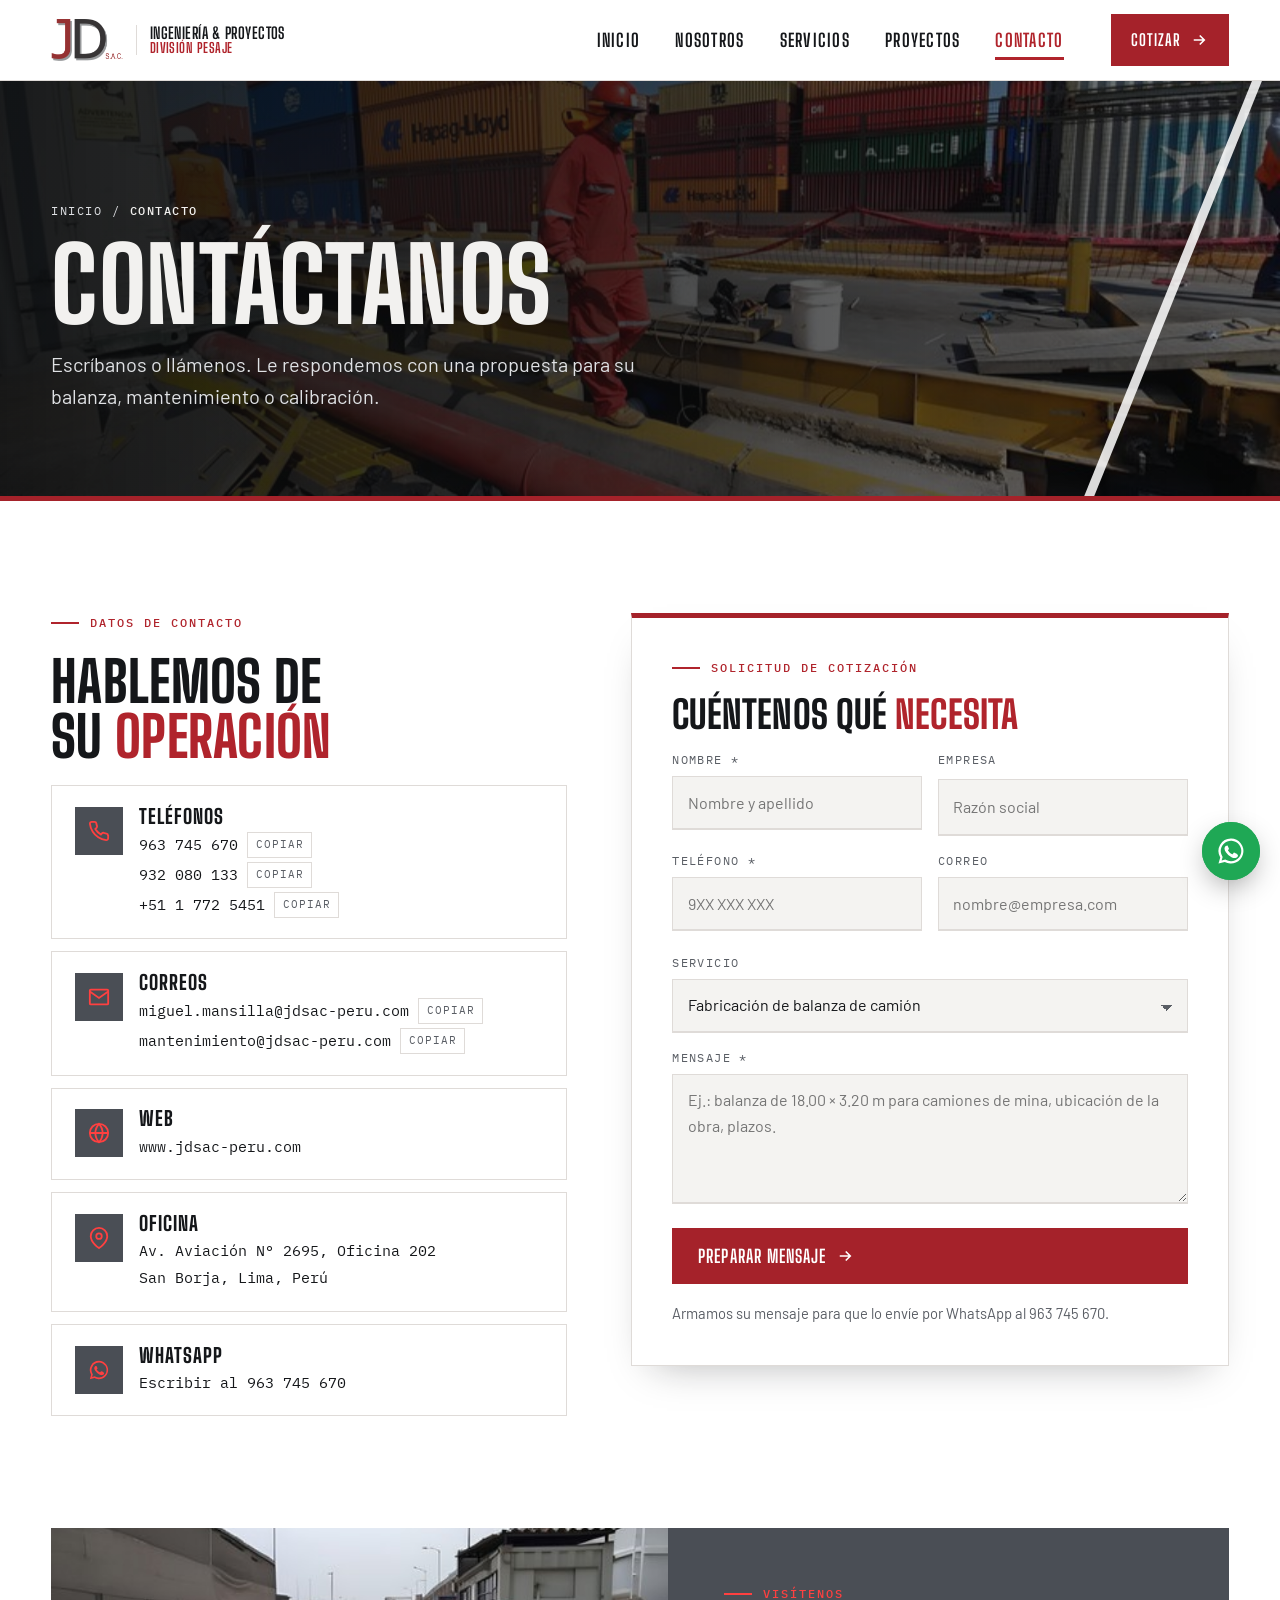
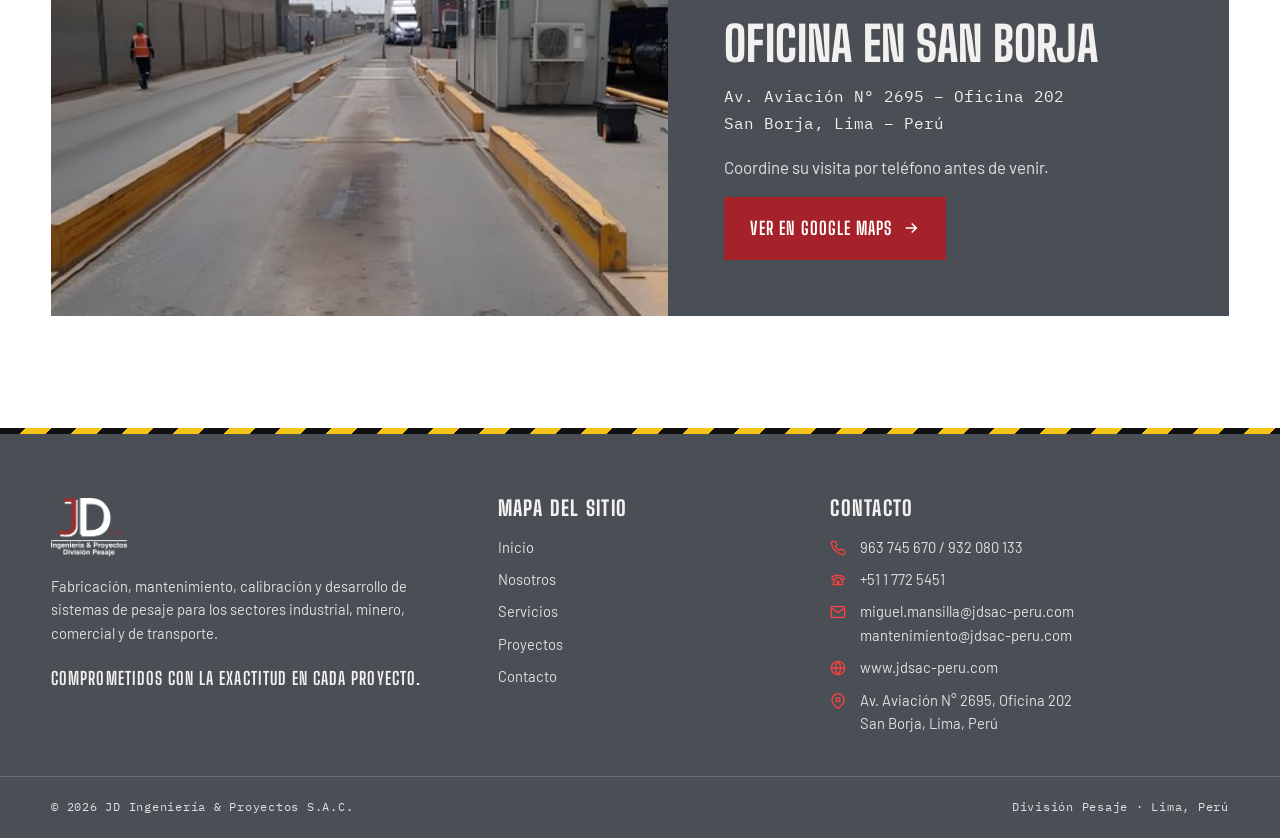
==== commit 7ff69f1a: "Update contacto.html" ====
--- a/contacto.html
+++ b/contacto.html
@@ -86,7 +86,7 @@
 <div class="wrap">
   <div>
     <img src="img/logo-white.png" alt="JD Ingeniería &amp; Proyectos S.A.C. — División Pesaje" width="320" height="246">
-    <p>Fabricación, mantenimiento, calibración y desarrollo de sistemas de pesaje para los sectores industrial, comercial y de transporte.</p>
+    <p>Fabricación, mantenimiento, calibración y desarrollo de sistemas de pesaje para los sectores industrial, minero, comercial y de transporte.</p>
     <p class="slogan">Comprometidos con la exactitud en cada proyecto.</p>
   </div>
   <div>
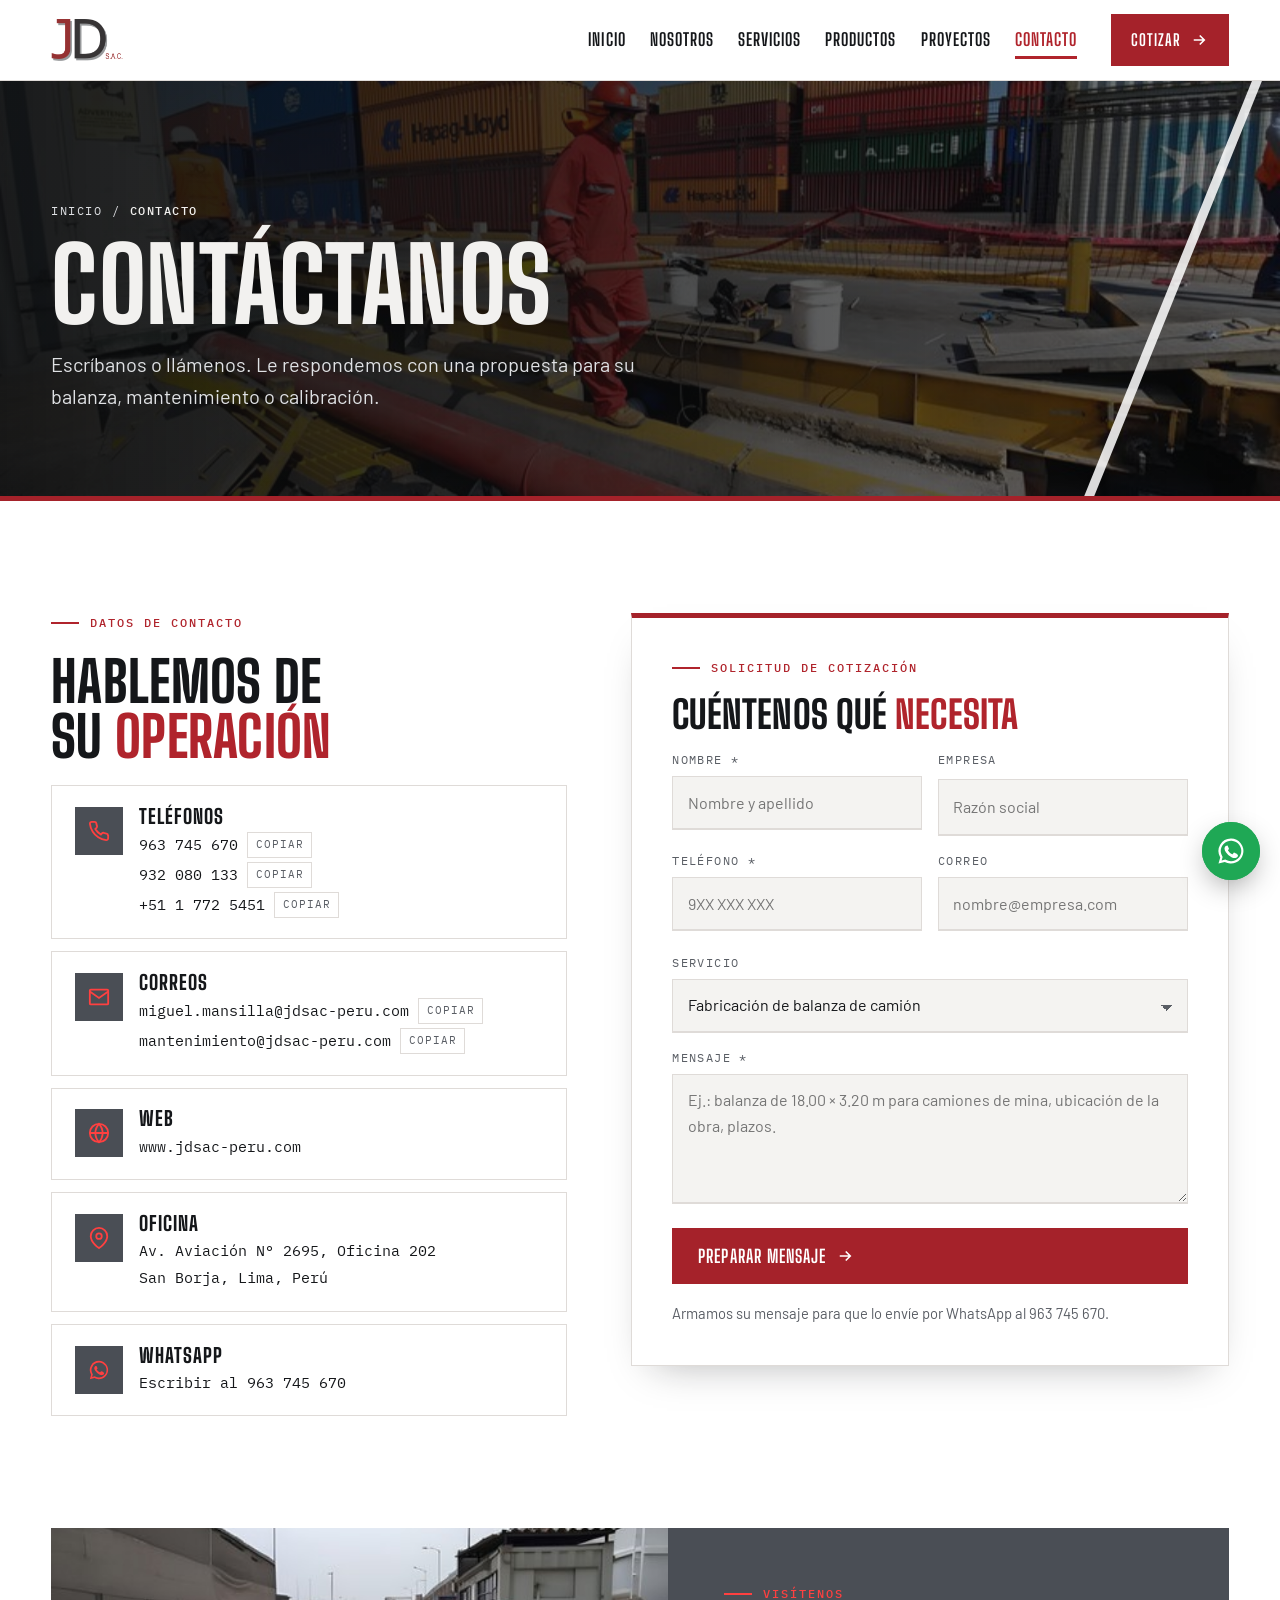
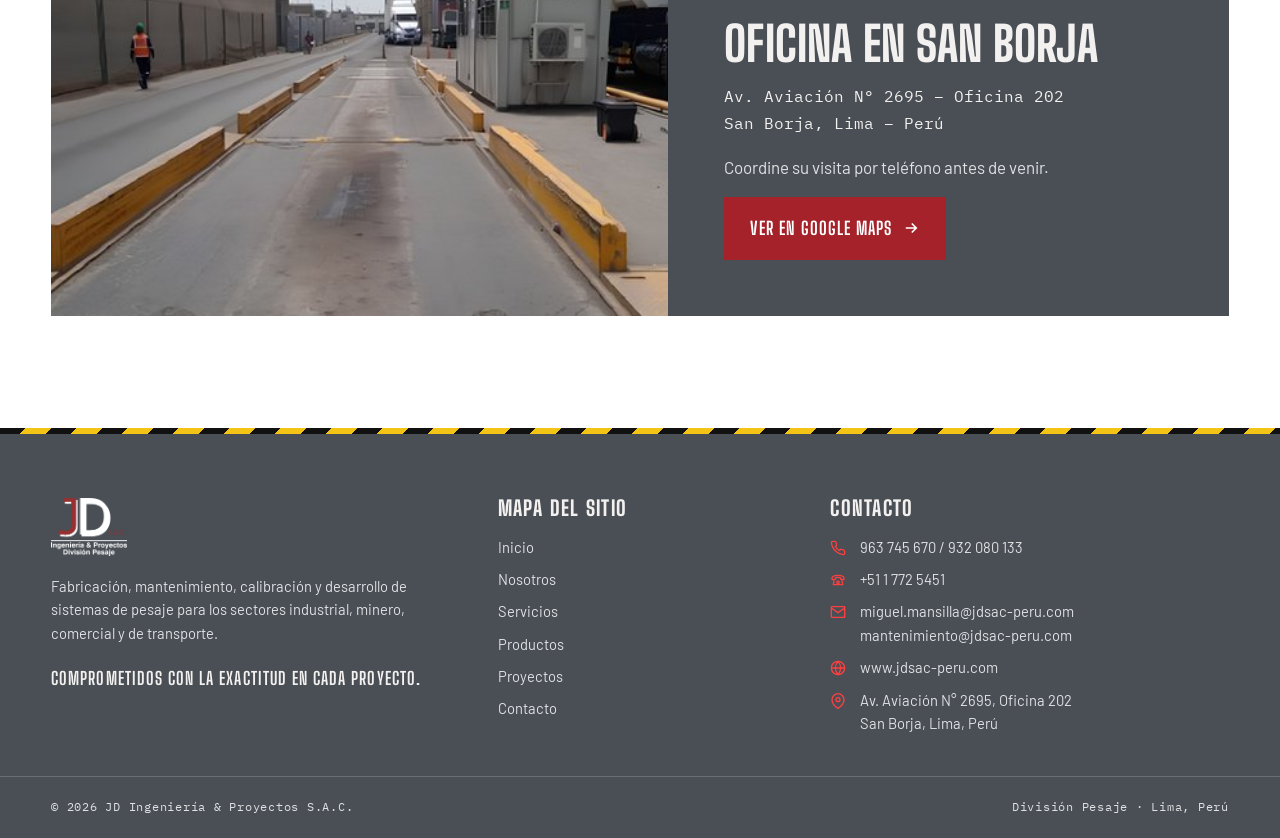
==== commit 3b98e78b: "Publicar nueva version del sitio" ====
--- a/contacto.html
+++ b/contacto.html
@@ -17,11 +17,11 @@
     <img class="logo-d" src="img/mark-white.png" alt="JD S.A.C." width="282" height="165">
     <span>Ingeniería &amp; Proyectos<small>División Pesaje</small></span>
   </a>
-  <nav class="nav" aria-label="Principal"><a href="index.html">Inicio</a><a href="nosotros.html">Nosotros</a><a href="servicios.html">Servicios</a><a href="proyectos.html">Proyectos</a><a href="contacto.html" aria-current="page">Contacto</a></nav>
+  <nav class="nav" aria-label="Principal"><a href="index.html">Inicio</a><a href="nosotros.html">Nosotros</a><a href="servicios.html">Servicios</a><a href="productos.html">Productos</a><a href="proyectos.html">Proyectos</a><a href="contacto.html" aria-current="page">Contacto</a></nav>
   <a class="btn" href="contacto.html">Cotizar <svg viewBox="0 0 24 24" fill="none" stroke="currentColor" stroke-width="2.2" aria-hidden="true"><path d="M5 12h14M13 6l6 6-6 6"/></svg></a>
   <button class="burger" type="button" aria-label="Abrir menú" aria-expanded="false" aria-controls="mnav"><span></span></button>
 </div></header>
-<nav class="mnav" id="mnav" aria-label="Menú móvil" aria-hidden="true"><a href="index.html">Inicio</a><a href="nosotros.html">Nosotros</a><a href="servicios.html">Servicios</a><a href="proyectos.html">Proyectos</a><a href="contacto.html" aria-current="page">Contacto</a>
+<nav class="mnav" id="mnav" aria-label="Menú móvil" aria-hidden="true"><a href="index.html">Inicio</a><a href="nosotros.html">Nosotros</a><a href="servicios.html">Servicios</a><a href="productos.html">Productos</a><a href="proyectos.html">Proyectos</a><a href="contacto.html" aria-current="page">Contacto</a>
   <div class="mnav-foot"><span>963 745 670 · 932 080 133</span><span>miguel.mansilla@jdsac-peru.com</span><span>Av. Aviación 2695, Of. 202 · San Borja</span></div>
 </nav>
 <main>
@@ -55,7 +55,7 @@
       <div class="field"><label for="empresa">Empresa</label><input id="empresa" name="empresa" autocomplete="organization" placeholder="Razón social"></div>
       <div class="field"><label for="telefono">Teléfono *</label><input id="telefono" name="telefono" type="tel" autocomplete="tel" placeholder="9XX XXX XXX"><span class="msg" aria-live="polite"></span></div>
       <div class="field"><label for="correo">Correo</label><input id="correo" name="correo" type="email" autocomplete="email" placeholder="nombre@empresa.com"><span class="msg" aria-live="polite"></span></div>
-      <div class="field full"><label for="servicio">Servicio</label><select id="servicio" name="servicio"><option>Fabricación de balanza de camión</option><option>Fabricación de balanza de perfil bajo</option><option>Mantenimiento de balanza de camión</option><option>Calibración de balanzas</option><option>Pesas patrón</option><option>Desarrollo de sistema de pesaje</option><option>Otro</option></select></div>
+      <div class="field full"><label for="servicio">Servicio</label><select id="servicio" name="servicio"><option>Fabricación de balanza de camión</option><option>Fabricación de balanza de perfil bajo</option><option>Mantenimiento de balanza de camión</option><option>Calibración de balanzas</option><option>Pesas patrón</option><option>Desarrollo de sistema de pesaje</option><option>Compra de indicador o celda de carga</option><option>Otro</option></select></div>
       <div class="field full"><label for="mensaje">Mensaje *</label><textarea id="mensaje" name="mensaje" placeholder="Ej.: balanza de 18.00 × 3.20 m para camiones de mina, ubicación de la obra, plazos."></textarea><span class="msg" aria-live="polite"></span></div>
     </div>
     <button class="btn" type="submit">Preparar mensaje <svg viewBox="0 0 24 24" fill="none" stroke="currentColor" stroke-width="2.2" aria-hidden="true"><path d="M5 12h14M13 6l6 6-6 6"/></svg></button>
@@ -91,7 +91,7 @@
   </div>
   <div>
     <h4>Mapa del sitio</h4>
-    <ul><li><a href="index.html">Inicio</a></li><li><a href="nosotros.html">Nosotros</a></li><li><a href="servicios.html">Servicios</a></li><li><a href="proyectos.html">Proyectos</a></li><li><a href="contacto.html">Contacto</a></li></ul>
+    <ul><li><a href="index.html">Inicio</a></li><li><a href="nosotros.html">Nosotros</a></li><li><a href="servicios.html">Servicios</a></li><li><a href="productos.html">Productos</a></li><li><a href="proyectos.html">Proyectos</a></li><li><a href="contacto.html">Contacto</a></li></ul>
   </div>
   <div>
     <h4>Contacto</h4>
--- a/assets/site.css
+++ b/assets/site.css
@@ -80,7 +80,7 @@
 
 .header{position:sticky;top:env(safe-area-inset-top,0px);z-index:100;background:#ffffff;border-bottom:1px solid var(--line);transition:box-shadow .3s}
 .header.scrolled{box-shadow:var(--shadow)}
-.header .wrap{display:flex;align-items:center;gap:2rem;height:var(--header-h);transition:height .3s}
+.header .wrap{display:flex;align-items:center;gap:1.4rem;height:var(--header-h);transition:height .3s}
 .header.scrolled .wrap{height:64px}
 .brand{display:flex;align-items:center;gap:.8rem;text-decoration:none;flex-shrink:0}
 .brand img{height:42px;width:auto;transition:height .3s}
@@ -89,12 +89,13 @@
 .brand span small{display:block;color:var(--red);font-size:.86rem}
 .logo-d{display:none}
 
-.nav{display:flex;gap:.3rem;margin-left:auto}
-.nav a{position:relative;padding:.6rem .95rem;text-decoration:none;font-family:var(--display);font-weight:700;font-size:1.12rem;letter-spacing:.07em;text-transform:uppercase;color:var(--ink)}
-.nav a::after{content:"";position:absolute;left:.95rem;right:.95rem;bottom:.25rem;height:3px;background:var(--red);transform:scaleX(0);transform-origin:right;transition:transform .35s cubic-bezier(.7,0,.2,1)}
+.nav{display:flex;gap:.1rem;margin-left:auto}
+.nav a{position:relative;padding:.6rem .7rem;text-decoration:none;font-family:var(--display);font-weight:700;font-size:1.08rem;letter-spacing:.06em;text-transform:uppercase;color:var(--ink)}
+.nav a::after{content:"";position:absolute;left:.7rem;right:.7rem;bottom:.25rem;height:3px;background:var(--red);transform:scaleX(0);transform-origin:right;transition:transform .35s cubic-bezier(.7,0,.2,1)}
 .nav a:hover::after,.nav a[aria-current="page"]::after{transform:scaleX(1);transform-origin:left}
 .nav a[aria-current="page"]{color:var(--red)}
-.header .btn{padding:.7rem 1.15rem;font-size:1rem}
+.header .btn{padding:.7rem 1.15rem;font-size:1rem;flex-shrink:0}
+.nav a{white-space:nowrap}
 .burger{display:none;margin-left:auto;width:46px;height:46px;border:1px solid var(--line);background:transparent;color:var(--ink);cursor:pointer;place-items:center}
 .burger span{display:block;width:20px;height:2px;background:currentColor;position:relative;transition:background .2s}
 .burger span::before,.burger span::after{content:"";position:absolute;left:0;width:20px;height:2px;background:currentColor;transition:transform .3s}
@@ -103,6 +104,7 @@
 .menu-open .burger span::before{transform:translateY(6px) rotate(45deg)}
 .menu-open .burger span::after{transform:translateY(-6px) rotate(-45deg)}
 @media (max-width:1180px){.nav,.header .btn{display:none}.burger{display:grid}}
+@media (min-width:1181px) and (max-width:1420px){.header .brand span{display:none}}
 @media (max-width:420px){.brand span{display:none}}
 
 .mnav{position:fixed;inset:0;z-index:90;background:var(--char);color:var(--on-dark);padding-top:calc(var(--header-h) + 40px + env(safe-area-inset-top,0px));padding-left:max(22px,env(safe-area-inset-left,0px));padding-right:max(22px,env(safe-area-inset-right,0px));padding-bottom:max(30px,env(safe-area-inset-bottom,0px));display:flex;flex-direction:column;gap:.2rem;clip-path:polygon(0 0,100% 0,100% 0,0 0);transition:clip-path .55s cubic-bezier(.7,0,.2,1);overflow-y:auto}
@@ -476,3 +478,48 @@
   .reveal.pre{opacity:1;transform:none}
   .band-track,.mq-track{animation:none}
 }
+
+/* ---------- productos ---------- */
+.brands{display:flex;flex-wrap:wrap;gap:.4rem 1.4rem;justify-content:flex-end;max-width:440px}
+.brands span{font-family:var(--display);font-weight:800;font-size:1.35rem;text-transform:uppercase;letter-spacing:.04em;color:var(--muted)}
+@media (max-width:760px){.brands{justify-content:flex-start}}
+.pfilters{display:grid;gap:.6rem;margin-bottom:2rem}
+.pfilters .filters{margin:0}
+.filters.sub button{font-size:.9rem;padding:.45rem .9rem}
+.prod-grid{display:grid;grid-template-columns:repeat(auto-fill,minmax(min(100%,290px),1fr));gap:1.4rem}
+.prod{background:var(--surface);border:1px solid var(--line);display:flex;flex-direction:column;position:relative;transition:transform .4s cubic-bezier(.2,.8,.2,1),box-shadow .4s,opacity .35s;min-width:0}
+.prod::after{content:"";position:absolute;left:0;right:0;bottom:-1px;height:4px;background:var(--red);transform:scaleX(0);transform-origin:left;transition:transform .45s cubic-bezier(.7,0,.2,1)}
+.prod:hover{transform:translateY(-6px);box-shadow:var(--shadow)}
+.prod:hover::after{transform:scaleX(1)}
+.prod.out{opacity:0;transform:scale(.95)}
+.prod-img{display:block;border:0;padding:0;background:#fff;cursor:zoom-in;position:relative;aspect-ratio:1;overflow:hidden;border-bottom:1px solid var(--line);max-width:100%;width:100%}
+.prod-img img{width:100%;height:100%;object-fit:contain;padding:6%;transition:transform .8s cubic-bezier(.2,.8,.2,1)}
+.prod:hover .prod-img img{transform:scale(1.07)}
+.prod-cat{position:absolute;left:0;top:14px;background:var(--char);color:var(--on-dark);font-family:var(--mono);font-size:.68rem;letter-spacing:.14em;padding:.35rem .7rem;text-transform:uppercase}
+.prod[data-cat="celda"] .prod-cat{background:var(--red-solid);color:#fff}
+.prod-body{padding:1.3rem 1.3rem 1.4rem;display:flex;flex-direction:column;gap:.55rem;flex:1}
+.prod-acts .btn{flex:1 1 auto;justify-content:center}
+.prod-uso{font-family:var(--mono);font-size:.7rem;letter-spacing:.12em;text-transform:uppercase;color:var(--red)}
+.prod h3{font-size:1.65rem}
+.prod-sub{color:var(--muted);font-size:var(--fs-s)}
+.prod-hi{margin:.4rem 0 .3rem;display:grid;border-top:1px solid var(--line)}
+.prod-hi div,.spec-list div{display:grid;grid-template-columns:minmax(92px,38%) 1fr;gap:.8rem;padding:.5rem 0;border-bottom:1px solid var(--line)}
+.prod-hi dt,.spec-list dt{font-family:var(--mono);font-size:.7rem;letter-spacing:.08em;text-transform:uppercase;color:var(--muted);padding-top:.15rem}
+.prod-hi dd,.spec-list dd{margin:0;font-size:var(--fs-s);font-variant-numeric:tabular-nums;min-width:0;overflow-wrap:anywhere}
+.prod-acts{display:flex;gap:.6rem;flex-wrap:wrap;margin-top:auto;padding-top:.6rem}
+.btn.sm{padding:.6rem 1rem;font-size:.98rem}
+.prod-empty{padding:2rem;border:1px dashed var(--line);text-align:center;color:var(--muted)}
+.pm{position:fixed;inset:0;z-index:300;background:rgba(40,42,46,.7);display:grid;place-items:center;padding:max(16px,env(safe-area-inset-top,0px)) max(16px,env(safe-area-inset-right,0px)) max(16px,env(safe-area-inset-bottom,0px)) max(16px,env(safe-area-inset-left,0px));opacity:0;pointer-events:none;transition:opacity .3s}
+.pm.open{opacity:1;pointer-events:auto}
+.pm-box{background:var(--surface);width:min(1040px,100%);max-height:calc(100dvh - 32px);overflow:auto;display:grid;grid-template-columns:minmax(0,.9fr) minmax(0,1.1fr);position:relative;border-top:5px solid var(--red-solid);transform:translateY(24px);transition:transform .35s cubic-bezier(.2,.8,.2,1);box-shadow:0 40px 80px -30px rgba(0,0,0,.5)}
+.pm.open .pm-box{transform:none}
+.pm-img{background:#fff;display:grid;place-items:center;padding:1.5rem;border-right:1px solid var(--line)}
+.pm-img img{width:100%;max-width:440px;aspect-ratio:1;object-fit:contain}
+.pm-info{padding:clamp(22px,4vw,40px);display:grid;gap:.6rem;align-content:start}
+.pm-info h2{font-size:clamp(1.9rem,3.4vw,2.6rem)}
+.pm-specs{margin-top:.6rem}
+.spec-list{margin:0;border-top:1px solid var(--line)}
+.pm-close{position:absolute;top:10px;right:10px;width:44px;height:44px;border:1px solid var(--line);background:var(--surface);color:var(--ink);display:grid;place-items:center;cursor:pointer;z-index:2;transition:background .2s,color .2s}
+.pm-close:hover{background:var(--red-solid);color:#fff;border-color:var(--red-solid)}
+.pm-close svg{width:20px;height:20px}
+@media (max-width:760px){.pm-box{grid-template-columns:minmax(0,1fr)}.pm-img{border-right:0;border-bottom:1px solid var(--line);padding:1rem}.pm-img img{max-width:260px}}
